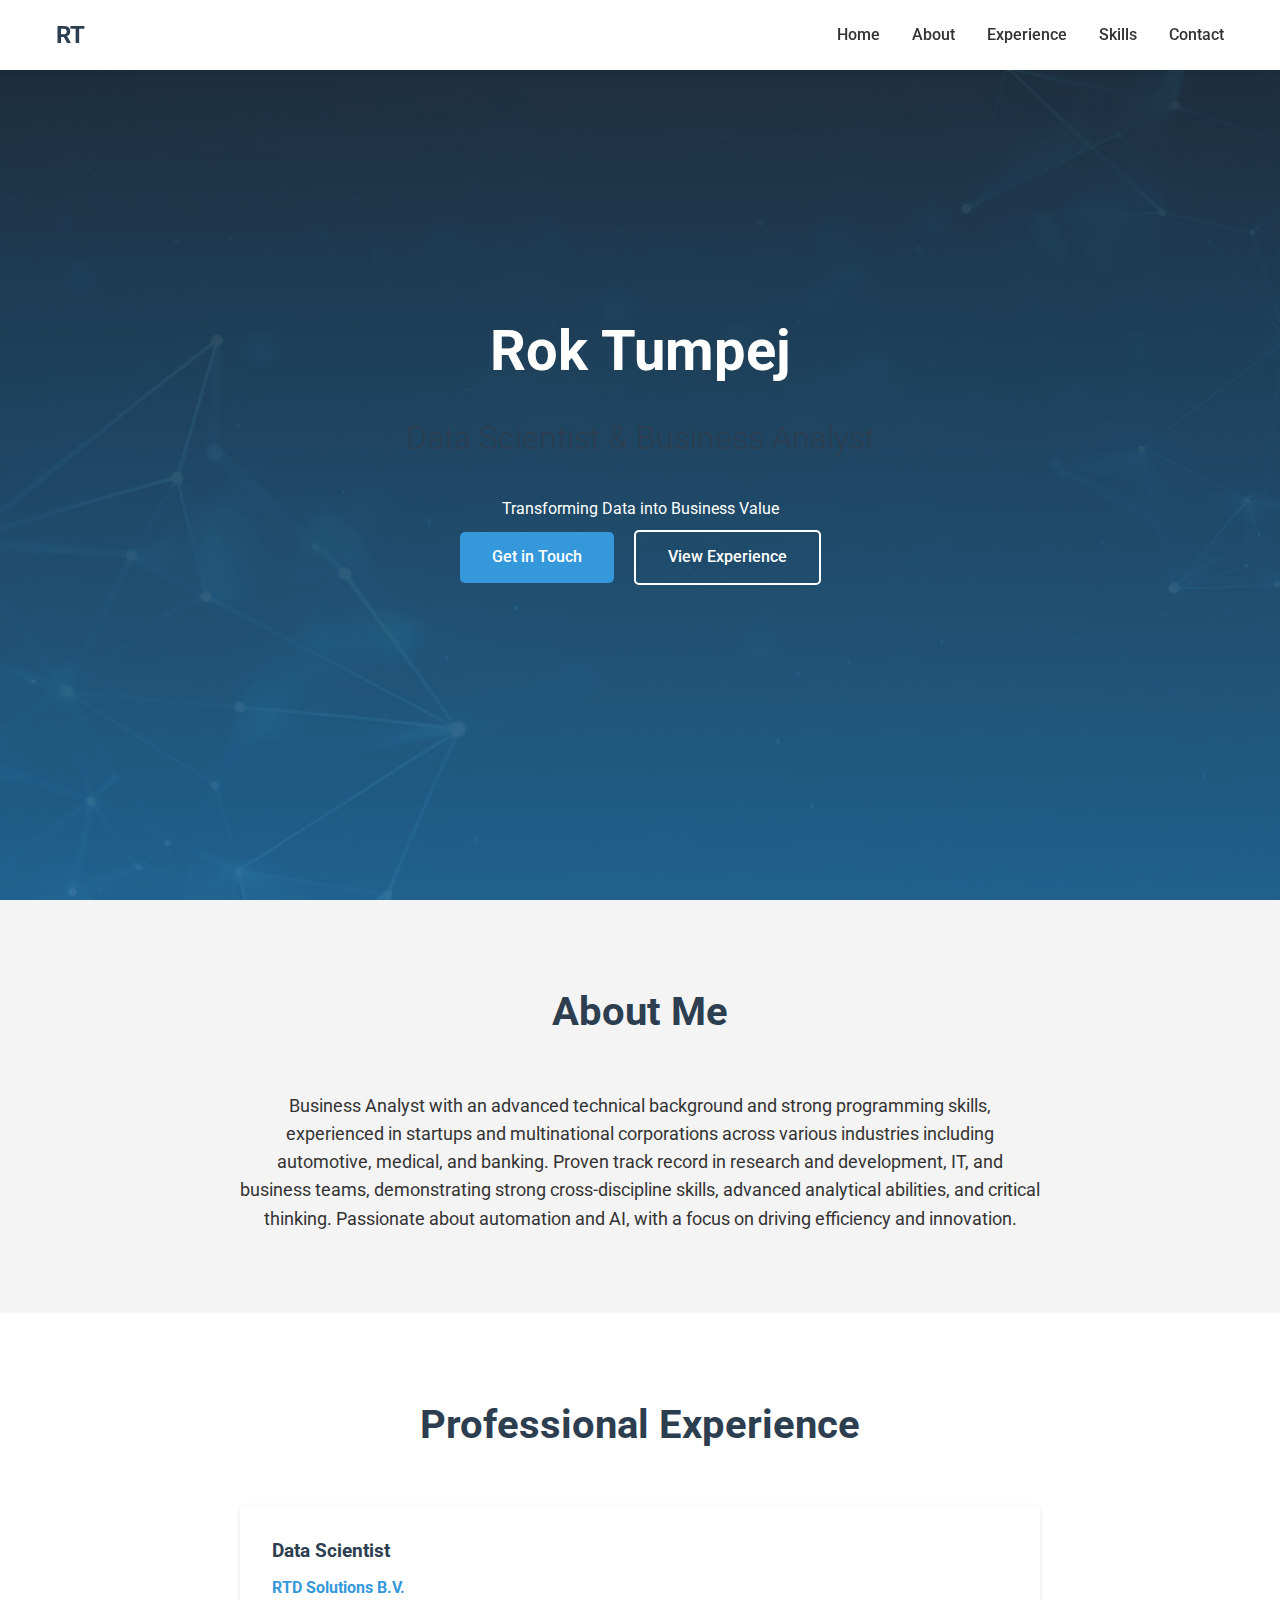
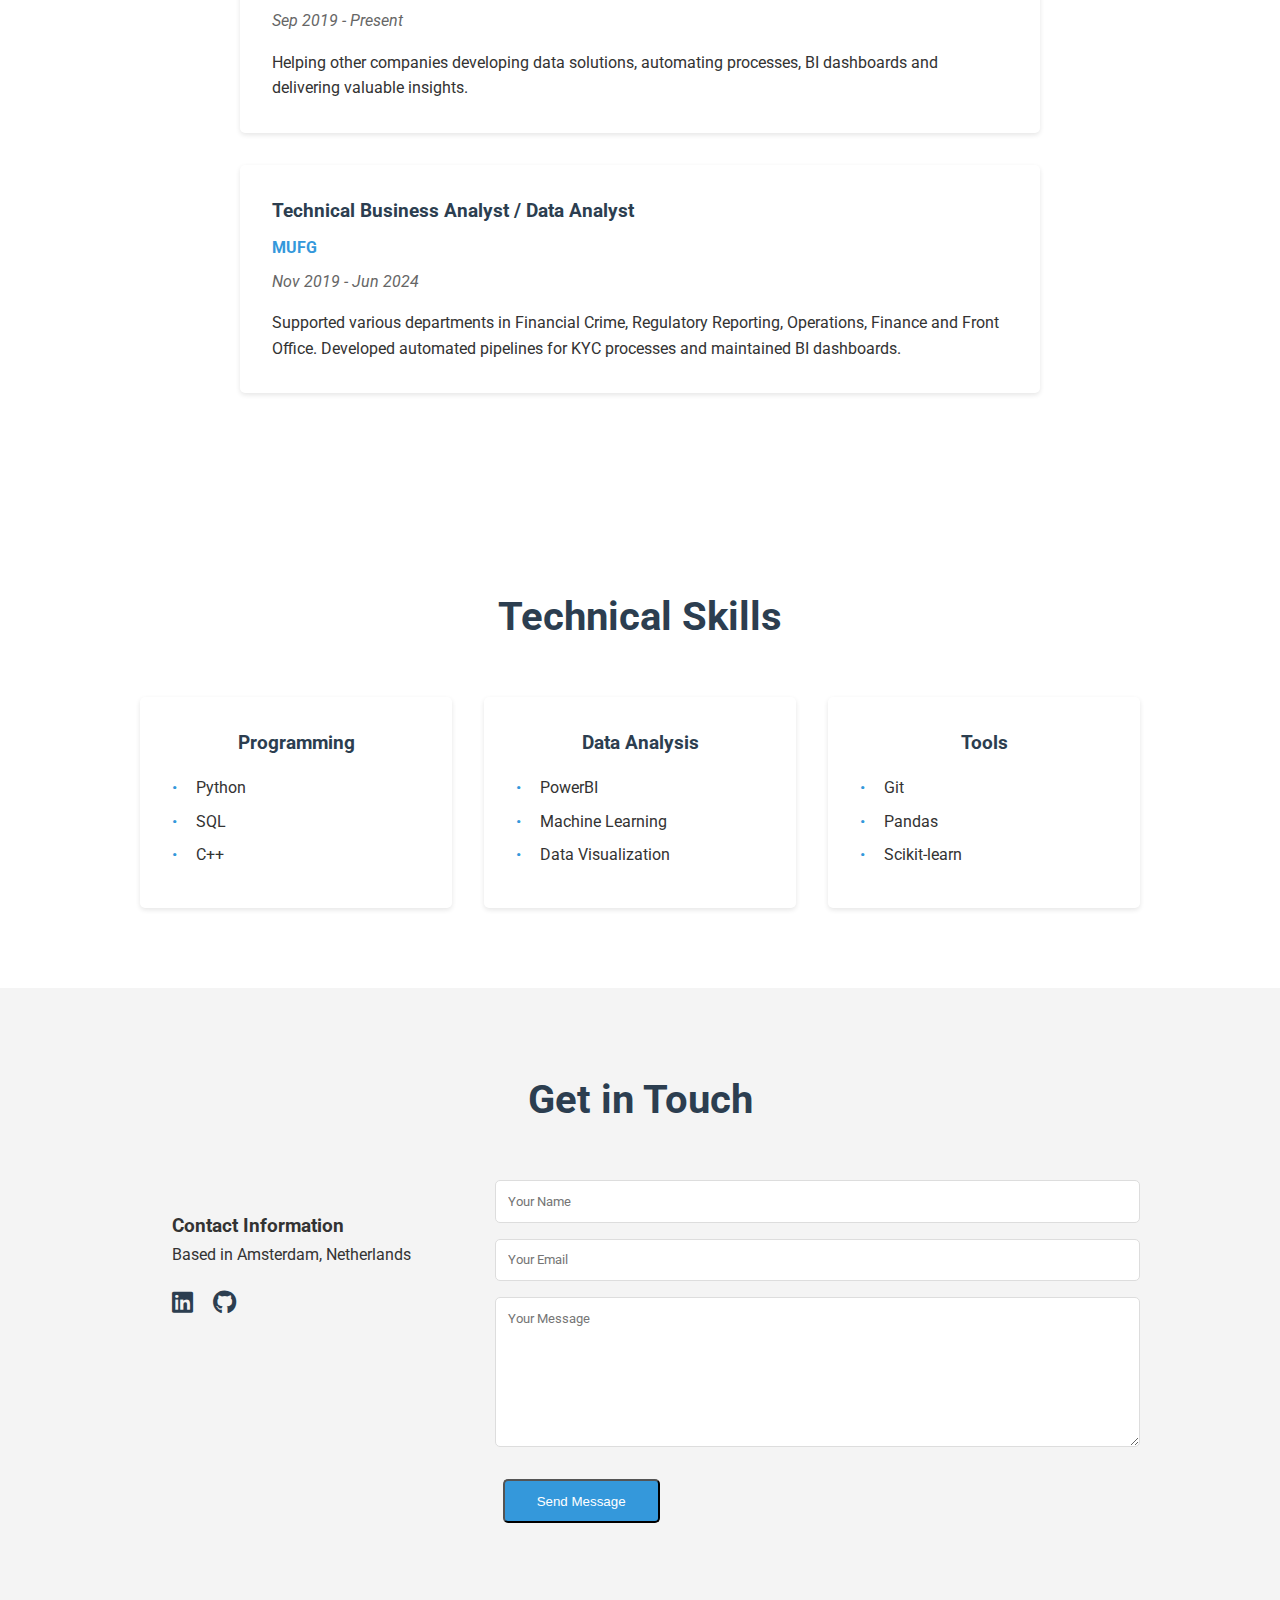
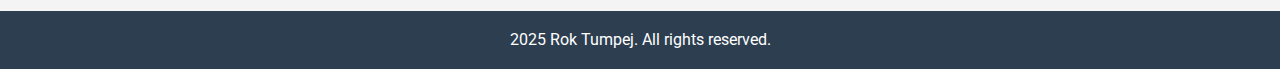
==== index.html @ b4bdee13 "Initial commit" ====
<!DOCTYPE html>
<html lang="en">
<head>
    <meta charset="UTF-8">
    <meta name="viewport" content="width=device-width, initial-scale=1.0">
    <title>Loading...</title>
    <link rel="stylesheet" href="css/style.css">
    <link rel="stylesheet" href="https://cdnjs.cloudflare.com/ajax/libs/font-awesome/6.0.0/css/all.min.css">
    <link href="https://fonts.googleapis.com/css2?family=Roboto:wght@300;400;500;700&display=swap" rel="stylesheet">
</head>
<body>
    <nav class="navbar">
        <div class="container">
            <div class="logo"></div>
            <ul class="nav-links"></ul>
        </div>
    </nav>

    <section id="home" class="hero">
        <div class="container"></div>
    </section>

    <section id="about" class="about">
        <div class="container">
            <h2></h2>
            <p></p>
        </div>
    </section>

    <section id="experience" class="experience">
        <div class="container">
            <h2></h2>
            <div class="timeline"></div>
        </div>
    </section>

    <section id="skills" class="skills">
        <div class="container">
            <h2></h2>
            <div class="skills-grid"></div>
        </div>
    </section>

    <section id="contact" class="contact">
        <div class="container">
            <h2></h2>
            <div class="contact-grid">
                <div class="contact-info">
                    <h3></h3>
                    <p></p>
                    <div class="social-links"></div>
                </div>
                <form id="contact-form" class="contact-form">
                    <div class="form-group">
                        <input type="text" id="name" name="name" placeholder="Your Name" required>
                    </div>
                    <div class="form-group">
                        <input type="email" id="email" name="email" placeholder="Your Email" required>
                    </div>
                    <div class="form-group">
                        <textarea id="message" name="message" placeholder="Your Message" required></textarea>
                    </div>
                    <button type="submit" class="btn primary">Send Message</button>
                </form>
            </div>
        </div>
    </section>

    <footer>
        <div class="container">
            <p></p>
        </div>
    </footer>

    <script src="js/main.js"></script>
</body>
</html>
---- css/style.css ----
:root {
    --primary-color: #2c3e50;
    --secondary-color: #3498db;
    --text-color: #333;
    --light-gray: #f4f4f4;
    --white: #ffffff;
}

* {
    margin: 0;
    padding: 0;
    box-sizing: border-box;
}

body {
    font-family: 'Roboto', sans-serif;
    line-height: 1.6;
    color: var(--text-color);
}

.container {
    max-width: 1200px;
    margin: 0 auto;
    padding: 0 20px;
}

/* Navigation */
.navbar {
    background-color: var(--white);
    box-shadow: 0 2px 5px rgba(0,0,0,0.1);
    position: fixed;
    width: 100%;
    top: 0;
    z-index: 1000;
}

.navbar .container {
    display: flex;
    justify-content: space-between;
    align-items: center;
    padding: 1rem;
}

.logo {
    font-size: 1.5rem;
    font-weight: bold;
    color: var(--primary-color);
}

.nav-links {
    display: flex;
    list-style: none;
}

.nav-links li {
    margin-left: 2rem;
}

.nav-links a {
    text-decoration: none;
    color: var(--text-color);
    font-weight: 500;
    transition: color 0.3s ease;
}

.nav-links a:hover {
    color: var(--secondary-color);
}

/* Hero Section */
.hero {
    height: 100vh;
    display: flex;
    align-items: center;
    background: linear-gradient(rgba(44, 62, 80, 0.9), rgba(52, 152, 219, 0.9)),
                url('../images/background-digital-abstract.png');
    background-size: cover;
    background-position: center;
    background-attachment: fixed;
    color: var(--white);
    text-align: center;
    position: relative;
}

.hero::before {
    content: '';
    position: absolute;
    top: 0;
    left: 0;
    right: 0;
    bottom: 0;
    background: rgba(0, 0, 0, 0.3);
    z-index: 1;
}

.hero .container {
    position: relative;
    z-index: 2;
}

.hero h1 {
    font-size: 3.5rem;
    margin-bottom: 1rem;
}

.hero h2 {
    font-size: 2rem;
    margin-bottom: 2rem;
    font-weight: 300;
}

/* Buttons */
.btn {
    display: inline-block;
    padding: 0.8rem 2rem;
    border-radius: 5px;
    text-decoration: none;
    font-weight: 500;
    transition: all 0.3s ease;
    margin: 0.5rem;
}

.btn.primary {
    background-color: var(--secondary-color);
    color: var(--white);
}

.btn.secondary {
    background-color: transparent;
    border: 2px solid var(--white);
    color: var(--white);
}

.btn:hover {
    transform: translateY(-2px);
    box-shadow: 0 5px 15px rgba(0,0,0,0.2);
}

/* Sections */
section {
    padding: 5rem 0;
}

section h2 {
    text-align: center;
    margin-bottom: 3rem;
    font-size: 2.5rem;
    color: var(--primary-color);
}

/* About Section */
.about {
    background-color: var(--light-gray);
}

.about p {
    max-width: 800px;
    margin: 0 auto;
    text-align: center;
    font-size: 1.1rem;
}

/* Experience Section */
.timeline {
    max-width: 800px;
    margin: 0 auto;
}

.experience-item {
    margin-bottom: 2rem;
    padding: 2rem;
    background-color: var(--white);
    border-radius: 5px;
    box-shadow: 0 2px 5px rgba(0,0,0,0.1);
}

.experience-item h3 {
    color: var(--primary-color);
    margin-bottom: 0.5rem;
}

.experience-item h4 {
    color: var(--secondary-color);
    margin-bottom: 0.5rem;
}

.experience-item .date {
    color: #666;
    font-style: italic;
    margin-bottom: 1rem;
}

/* Skills Section */
.skills-grid {
    display: grid;
    grid-template-columns: repeat(auto-fit, minmax(250px, 1fr));
    gap: 2rem;
    max-width: 1000px;
    margin: 0 auto;
}

.skill-category {
    background-color: var(--white);
    padding: 2rem;
    border-radius: 5px;
    box-shadow: 0 2px 5px rgba(0,0,0,0.1);
}

.skill-category h3 {
    color: var(--primary-color);
    margin-bottom: 1rem;
    text-align: center;
}

.skill-category ul {
    list-style: none;
}

.skill-category li {
    margin-bottom: 0.5rem;
    padding-left: 1.5rem;
    position: relative;
}

.skill-category li::before {
    content: "•";
    color: var(--secondary-color);
    position: absolute;
    left: 0;
}

/* Contact Section */
.contact {
    background-color: var(--light-gray);
}

.contact-grid {
    display: grid;
    grid-template-columns: 1fr 2fr;
    gap: 2rem;
    max-width: 1000px;
    margin: 0 auto;
}

.contact-info {
    padding: 2rem;
}

.social-links {
    margin-top: 1rem;
}

.social-links a {
    color: var(--primary-color);
    font-size: 1.5rem;
    margin-right: 1rem;
    transition: color 0.3s ease;
}

.social-links a:hover {
    color: var(--secondary-color);
}

.contact-form .form-group {
    margin-bottom: 1rem;
}

.contact-form input,
.contact-form textarea {
    width: 100%;
    padding: 0.8rem;
    border: 1px solid #ddd;
    border-radius: 5px;
    font-family: inherit;
}

.contact-form textarea {
    height: 150px;
    resize: vertical;
}

/* Footer */
footer {
    background-color: var(--primary-color);
    color: var(--white);
    text-align: center;
    padding: 1rem 0;
}

/* Responsive Design */
@media (max-width: 768px) {
    .nav-links {
        display: none;
    }
    
    .hero h1 {
        font-size: 2.5rem;
    }
    
    .hero h2 {
        font-size: 1.5rem;
    }
    
    .contact-grid {
        grid-template-columns: 1fr;
    }
}
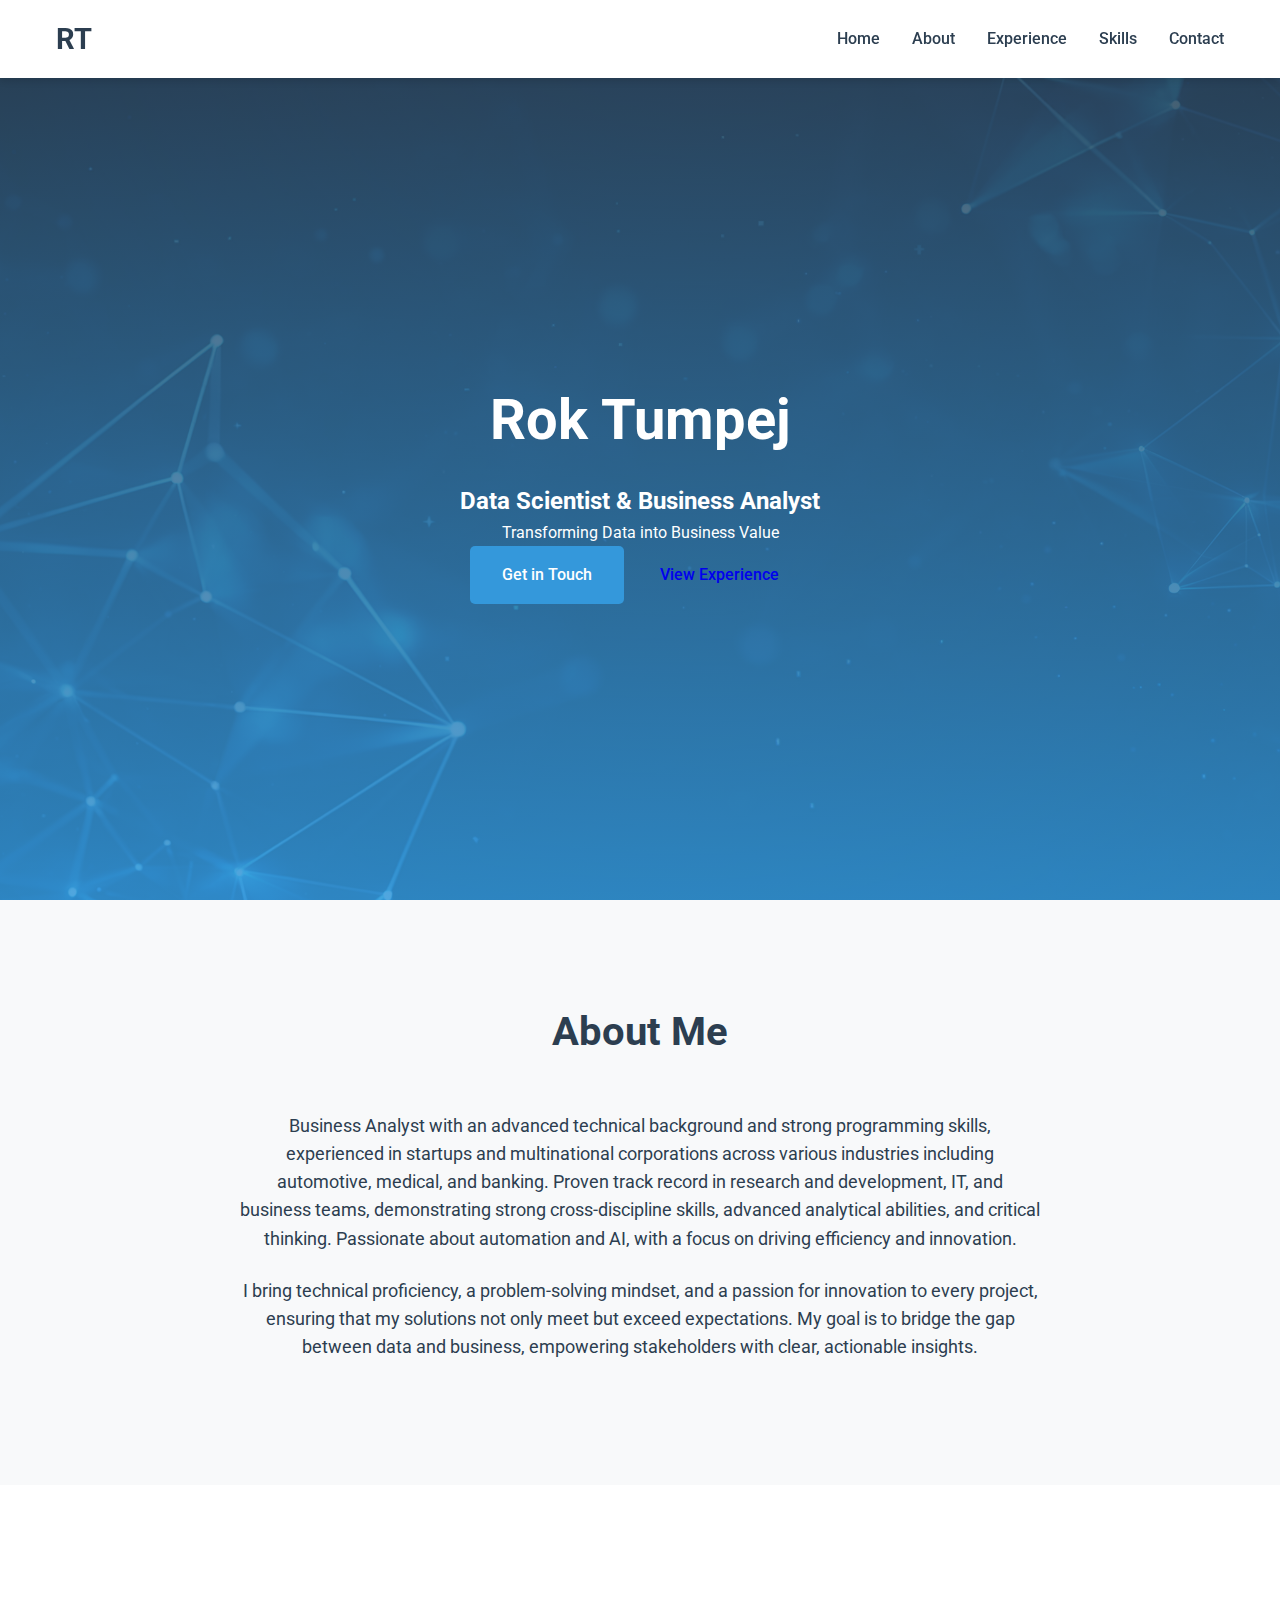
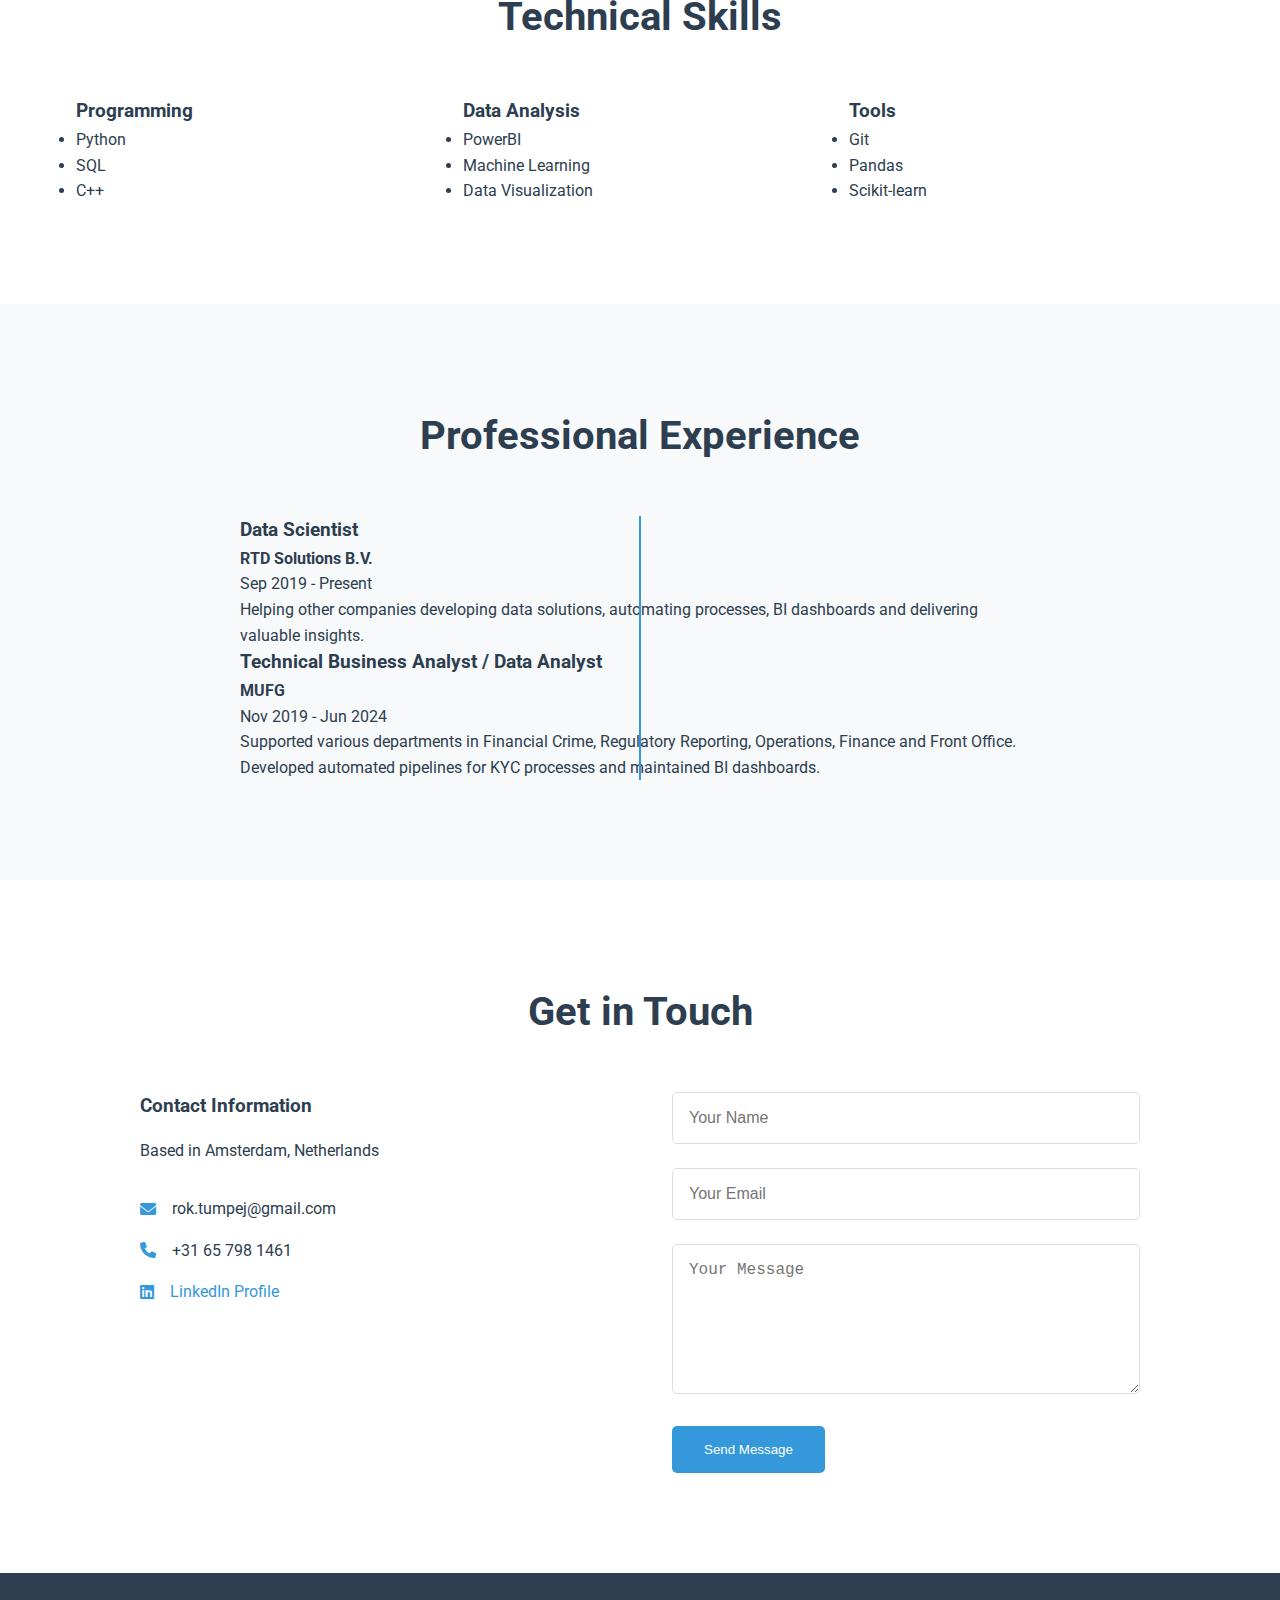
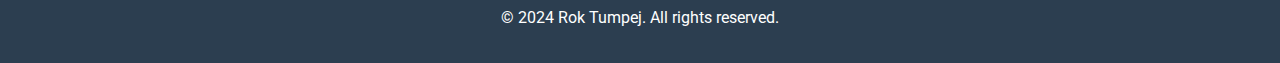
==== commit 0987d7bc: "Complete website redesign with updated content and modern styling" ====
--- a/index.html
+++ b/index.html
@@ -3,7 +3,9 @@
 <head>
     <meta charset="UTF-8">
     <meta name="viewport" content="width=device-width, initial-scale=1.0">
-    <title>Loading...</title>
+    <meta name="description" content="Rok Tumpej - Data Scientist and Business Intelligence Developer specializing in data-driven solutions, machine learning, and process automation">
+    <meta name="keywords" content="data scientist, business intelligence developer, data automation, data analyst, business analyst">
+    <title>Rok Tumpej - Data Scientist & BI Developer</title>
     <link rel="stylesheet" href="css/style.css">
     <link rel="stylesheet" href="https://cdnjs.cloudflare.com/ajax/libs/font-awesome/6.0.0/css/all.min.css">
     <link href="https://fonts.googleapis.com/css2?family=Roboto:wght@300;400;500;700&display=swap" rel="stylesheet">
@@ -11,44 +13,140 @@
 <body>
     <nav class="navbar">
         <div class="container">
-            <div class="logo"></div>
-            <ul class="nav-links"></ul>
+            <div class="logo">RT</div>
+            <ul class="nav-links">
+                <li><a href="#home">Home</a></li>
+                <li><a href="#about">About</a></li>
+                <li><a href="#skills">Skills</a></li>
+                <li><a href="#experience">Experience</a></li>
+                <li><a href="#contact">Contact</a></li>
+            </ul>
+            <div class="menu-toggle">
+                <i class="fas fa-bars"></i>
+            </div>
         </div>
     </nav>
 
     <section id="home" class="hero">
-        <div class="container"></div>
+        <div class="container">
+            <h1>Empowering Businesses Through Data Science</h1>
+            <p class="subtitle">Delivering Tailored Solutions in Business Intelligence and Machine Learning</p>
+            <div class="intro">
+                <p>Welcome! I'm Rok Tumpej, a Data Scientist and Business Intelligence Developer with a mission to transform data into actionable insights. My expertise spans creating data-driven dashboards, automating complex workflows, and applying machine learning to solve real-world business challenges. With a focus on collaboration and innovation, I deliver solutions that empower businesses to thrive in a data-centric world.</p>
+            </div>
+            <a href="#contact" class="btn primary">Let's uncover the potential of your data</a>
+        </div>
     </section>
 
     <section id="about" class="about">
         <div class="container">
-            <h2></h2>
-            <p></p>
+            <h2>Your Partner in Data-Driven Success</h2>
+            <div class="about-content">
+                <p>With a strong foundation in engineering and years of experience across diverse industries, I specialize in helping businesses leverage their data for growth and efficiency. My background includes roles in multinational corporations and innovative startups, where I've developed business intelligence dashboards, automated workflows, and predictive models that drive smarter decision-making.</p>
+                <p>I bring technical proficiency, a problem-solving mindset, and a passion for innovation to every project, ensuring that my solutions not only meet but exceed expectations. My goal is to bridge the gap between data and business, empowering stakeholders with clear, actionable insights.</p>
+            </div>
+        </div>
+    </section>
+
+    <section id="skills" class="skills">
+        <div class="container">
+            <h2>What Sets Me Apart</h2>
+            <div class="skills-grid">
+                <div class="skill-card">
+                    <i class="fas fa-chart-line"></i>
+                    <h3>Business Intelligence Development</h3>
+                    <p>Expertise in Power BI, DAX, and advanced Excel (VBA) to create dashboards and reporting systems.</p>
+                </div>
+                <div class="skill-card">
+                    <i class="fas fa-brain"></i>
+                    <h3>Data Science & Machine Learning</h3>
+                    <p>Proficient in Python, AI/ML libraries (Scikit-learn, TensorFlow), and predictive modeling techniques.</p>
+                </div>
+                <div class="skill-card">
+                    <i class="fas fa-cogs"></i>
+                    <h3>Process Automation</h3>
+                    <p>Skilled in creating ETLs and automating workflows to enhance operational efficiency.</p>
+                </div>
+                <div class="skill-card">
+                    <i class="fas fa-code"></i>
+                    <h3>Programming & Analytics</h3>
+                    <p>Advanced knowledge of Python, SQL, and C# for data analysis, tool development, and algorithm optimization.</p>
+                </div>
+                <div class="skill-card">
+                    <i class="fas fa-chart-bar"></i>
+                    <h3>Data Visualization</h3>
+                    <p>Skilled in presenting complex data through intuitive visualizations using Power BI and Python libraries.</p>
+                </div>
+                <div class="skill-card">
+                    <i class="fas fa-users"></i>
+                    <h3>Collaboration & Communication</h3>
+                    <p>Extensive experience translating business needs into technical solutions and bridging the gap between teams.</p>
+                </div>
+            </div>
         </div>
     </section>
 
     <section id="experience" class="experience">
         <div class="container">
-            <h2></h2>
-            <div class="timeline"></div>
-        </div>
-    </section>
-
-    <section id="skills" class="skills">
-        <div class="container">
-            <h2></h2>
-            <div class="skills-grid"></div>
+            <h2>My Professional Journey</h2>
+            <div class="timeline">
+                <div class="timeline-item">
+                    <div class="timeline-content">
+                        <h3>Technical Business Analyst / Data Analyst</h3>
+                        <h4>MUFG Bank (Europe) N.V., Amsterdam, NL | 2019–2024</h4>
+                        <ul>
+                            <li>Developed and maintained BI dashboards for key departments</li>
+                            <li>Automated regulatory reporting and KYC workflows</li>
+                            <li>Collaborated with cross-functional teams to implement data-driven solutions</li>
+                        </ul>
+                    </div>
+                </div>
+                <div class="timeline-item">
+                    <div class="timeline-content">
+                        <h3>Data Scientist / Algorithm Developer</h3>
+                        <h4>Momo Medical B.V., Delft, NL | 2019</h4>
+                        <ul>
+                            <li>Created machine learning algorithms for real-time monitoring</li>
+                            <li>Delivered detailed documentation for regulatory requirements</li>
+                        </ul>
+                    </div>
+                </div>
+                <div class="timeline-item">
+                    <div class="timeline-content">
+                        <h3>Simulation Engineer</h3>
+                        <h4>AVL-AST d.o.o., Maribor, SI | 2017–2021</h4>
+                        <ul>
+                            <li>Developed innovative simulation methods for engines</li>
+                            <li>Conducted validation using advanced simulation tools</li>
+                        </ul>
+                    </div>
+                </div>
+                <div class="timeline-item">
+                    <div class="timeline-content">
+                        <h3>Freelance Data Scientist</h3>
+                        <h4>Independent Project | 2021–2022</h4>
+                        <ul>
+                            <li>Designed algorithms for automated cryptocurrency trading</li>
+                            <li>Applied genetic algorithms and neural networks</li>
+                        </ul>
+                    </div>
+                </div>
+            </div>
         </div>
     </section>
 
     <section id="contact" class="contact">
         <div class="container">
-            <h2></h2>
+            <h2>Let's Collaborate</h2>
             <div class="contact-grid">
                 <div class="contact-info">
-                    <h3></h3>
-                    <p></p>
-                    <div class="social-links"></div>
+                    <h3>Get in Touch</h3>
+                    <p>Looking for innovative solutions in data science or business intelligence? Let's connect and explore how I can help your business succeed.</p>
+                    <div class="contact-details">
+                        <p><i class="fas fa-envelope"></i> rok.tumpej@gmail.com</p>
+                        <p><i class="fas fa-phone"></i> +31 65 798 1461</p>
+                        <p><i class="fab fa-linkedin"></i> <a href="https://www.linkedin.com/in/rok-tumpej/" target="_blank">LinkedIn Profile</a></p>
+                    </div>
                 </div>
                 <form id="contact-form" class="contact-form">
                     <div class="form-group">
@@ -68,7 +166,7 @@
 
     <footer>
         <div class="container">
-            <p></p>
+            <p>&copy; 2024 Rok Tumpej. All rights reserved.</p>
         </div>
     </footer>
 
--- a/css/style.css
+++ b/css/style.css
@@ -1,9 +1,13 @@
 :root {
     --primary-color: #2c3e50;
     --secondary-color: #3498db;
-    --text-color: #333;
-    --light-gray: #f4f4f4;
+    --accent-color: #e74c3c;
+    --text-color: #2c3e50;
+    --text-light: #7f8c8d;
+    --background-light: #f8f9fa;
     --white: #ffffff;
+    --shadow: 0 4px 6px rgba(0, 0, 0, 0.1);
+    --transition: all 0.3s ease;
 }
 
 * {
@@ -12,10 +16,15 @@
     box-sizing: border-box;
 }
 
+html {
+    scroll-behavior: smooth;
+}
+
 body {
     font-family: 'Roboto', sans-serif;
     line-height: 1.6;
     color: var(--text-color);
+    overflow-x: hidden;
 }
 
 .container {
@@ -27,11 +36,12 @@
 /* Navigation */
 .navbar {
     background-color: var(--white);
-    box-shadow: 0 2px 5px rgba(0,0,0,0.1);
+    box-shadow: var(--shadow);
     position: fixed;
     width: 100%;
     top: 0;
     z-index: 1000;
+    transition: var(--transition);
 }
 
 .navbar .container {
@@ -42,29 +52,45 @@
 }
 
 .logo {
-    font-size: 1.5rem;
+    font-size: 1.8rem;
     font-weight: bold;
     color: var(--primary-color);
+    text-decoration: none;
 }
 
 .nav-links {
     display: flex;
     list-style: none;
-}
-
-.nav-links li {
-    margin-left: 2rem;
+    gap: 2rem;
 }
 
 .nav-links a {
     text-decoration: none;
     color: var(--text-color);
     font-weight: 500;
-    transition: color 0.3s ease;
-}
-
-.nav-links a:hover {
-    color: var(--secondary-color);
+    transition: var(--transition);
+    position: relative;
+}
+
+.nav-links a:after {
+    content: '';
+    position: absolute;
+    width: 0;
+    height: 2px;
+    bottom: -4px;
+    left: 0;
+    background-color: var(--secondary-color);
+    transition: var(--transition);
+}
+
+.nav-links a:hover:after {
+    width: 100%;
+}
+
+.menu-toggle {
+    display: none;
+    font-size: 1.5rem;
+    cursor: pointer;
 }
 
 /* Hero Section */
@@ -72,7 +98,7 @@
     height: 100vh;
     display: flex;
     align-items: center;
-    background: linear-gradient(rgba(44, 62, 80, 0.9), rgba(52, 152, 219, 0.9)),
+    background: linear-gradient(rgba(44, 62, 80, 0.85), rgba(52, 152, 219, 0.85)),
                 url('../images/background-digital-abstract.png');
     background-size: cover;
     background-position: center;
@@ -80,44 +106,246 @@
     color: var(--white);
     text-align: center;
     position: relative;
-}
-
-.hero::before {
+    padding-top: 80px;
+}
+
+.hero h1 {
+    font-size: 3.5rem;
+    margin-bottom: 1rem;
+    font-weight: 700;
+}
+
+.hero .subtitle {
+    font-size: 1.5rem;
+    margin-bottom: 2rem;
+    opacity: 0.9;
+}
+
+.hero .intro {
+    max-width: 800px;
+    margin: 0 auto 2rem;
+    font-size: 1.1rem;
+    line-height: 1.8;
+}
+
+/* About Section */
+.about {
+    padding: 100px 0;
+    background-color: var(--background-light);
+}
+
+.about h2 {
+    text-align: center;
+    margin-bottom: 3rem;
+    font-size: 2.5rem;
+    color: var(--primary-color);
+}
+
+.about-content {
+    max-width: 800px;
+    margin: 0 auto;
+    text-align: center;
+}
+
+.about-content p {
+    margin-bottom: 1.5rem;
+    font-size: 1.1rem;
+    color: var(--text-color);
+}
+
+/* Skills Section */
+.skills {
+    padding: 100px 0;
+}
+
+.skills h2 {
+    text-align: center;
+    margin-bottom: 3rem;
+    font-size: 2.5rem;
+    color: var(--primary-color);
+}
+
+.skills-grid {
+    display: grid;
+    grid-template-columns: repeat(auto-fit, minmax(300px, 1fr));
+    gap: 2rem;
+    padding: 0 1rem;
+}
+
+.skill-card {
+    background: var(--white);
+    padding: 2rem;
+    border-radius: 10px;
+    box-shadow: var(--shadow);
+    transition: var(--transition);
+    text-align: center;
+}
+
+.skill-card:hover {
+    transform: translateY(-5px);
+    box-shadow: 0 6px 12px rgba(0, 0, 0, 0.15);
+}
+
+.skill-card i {
+    font-size: 2.5rem;
+    color: var(--secondary-color);
+    margin-bottom: 1rem;
+}
+
+.skill-card h3 {
+    margin-bottom: 1rem;
+    color: var(--primary-color);
+}
+
+/* Experience Section */
+.experience {
+    padding: 100px 0;
+    background-color: var(--background-light);
+}
+
+.experience h2 {
+    text-align: center;
+    margin-bottom: 3rem;
+    font-size: 2.5rem;
+    color: var(--primary-color);
+}
+
+.timeline {
+    max-width: 800px;
+    margin: 0 auto;
+    position: relative;
+}
+
+.timeline:before {
     content: '';
     position: absolute;
-    top: 0;
-    left: 0;
-    right: 0;
-    bottom: 0;
-    background: rgba(0, 0, 0, 0.3);
-    z-index: 1;
-}
-
-.hero .container {
+    left: 50%;
+    transform: translateX(-50%);
+    width: 2px;
+    height: 100%;
+    background-color: var(--secondary-color);
+}
+
+.timeline-item {
+    margin-bottom: 3rem;
     position: relative;
-    z-index: 2;
-}
-
-.hero h1 {
-    font-size: 3.5rem;
-    margin-bottom: 1rem;
-}
-
-.hero h2 {
-    font-size: 2rem;
-    margin-bottom: 2rem;
-    font-weight: 300;
+}
+
+.timeline-content {
+    background: var(--white);
+    padding: 2rem;
+    border-radius: 10px;
+    box-shadow: var(--shadow);
+    max-width: 80%;
+    margin-left: auto;
+    position: relative;
+}
+
+.timeline-item:nth-child(even) .timeline-content {
+    margin-left: 0;
+}
+
+.timeline-content h3 {
+    color: var(--primary-color);
+    margin-bottom: 0.5rem;
+}
+
+.timeline-content h4 {
+    color: var(--text-light);
+    font-size: 0.9rem;
+    margin-bottom: 1rem;
+}
+
+.timeline-content ul {
+    list-style-position: inside;
+    color: var(--text-color);
+}
+
+/* Contact Section */
+.contact {
+    padding: 100px 0;
+}
+
+.contact h2 {
+    text-align: center;
+    margin-bottom: 3rem;
+    font-size: 2.5rem;
+    color: var(--primary-color);
+}
+
+.contact-grid {
+    display: grid;
+    grid-template-columns: repeat(2, 1fr);
+    gap: 4rem;
+    max-width: 1000px;
+    margin: 0 auto;
+}
+
+.contact-info h3 {
+    color: var(--primary-color);
+    margin-bottom: 1rem;
+}
+
+.contact-details {
+    margin-top: 2rem;
+}
+
+.contact-details p {
+    margin-bottom: 1rem;
+    display: flex;
+    align-items: center;
+    gap: 1rem;
+}
+
+.contact-details i {
+    color: var(--secondary-color);
+}
+
+.contact-details a {
+    color: var(--secondary-color);
+    text-decoration: none;
+    transition: var(--transition);
+}
+
+.contact-details a:hover {
+    color: var(--primary-color);
+}
+
+.contact-form .form-group {
+    margin-bottom: 1.5rem;
+}
+
+.contact-form input,
+.contact-form textarea {
+    width: 100%;
+    padding: 1rem;
+    border: 1px solid #ddd;
+    border-radius: 5px;
+    font-size: 1rem;
+    transition: var(--transition);
+}
+
+.contact-form input:focus,
+.contact-form textarea:focus {
+    outline: none;
+    border-color: var(--secondary-color);
+}
+
+.contact-form textarea {
+    height: 150px;
+    resize: vertical;
 }
 
 /* Buttons */
 .btn {
     display: inline-block;
-    padding: 0.8rem 2rem;
+    padding: 1rem 2rem;
     border-radius: 5px;
     text-decoration: none;
     font-weight: 500;
-    transition: all 0.3s ease;
-    margin: 0.5rem;
+    transition: var(--transition);
+    border: none;
+    cursor: pointer;
 }
 
 .btn.primary {
@@ -125,166 +353,17 @@
     color: var(--white);
 }
 
-.btn.secondary {
-    background-color: transparent;
-    border: 2px solid var(--white);
-    color: var(--white);
-}
-
-.btn:hover {
+.btn.primary:hover {
+    background-color: var(--primary-color);
     transform: translateY(-2px);
-    box-shadow: 0 5px 15px rgba(0,0,0,0.2);
-}
-
-/* Sections */
-section {
-    padding: 5rem 0;
-}
-
-section h2 {
-    text-align: center;
-    margin-bottom: 3rem;
-    font-size: 2.5rem;
-    color: var(--primary-color);
-}
-
-/* About Section */
-.about {
-    background-color: var(--light-gray);
-}
-
-.about p {
-    max-width: 800px;
-    margin: 0 auto;
-    text-align: center;
-    font-size: 1.1rem;
-}
-
-/* Experience Section */
-.timeline {
-    max-width: 800px;
-    margin: 0 auto;
-}
-
-.experience-item {
-    margin-bottom: 2rem;
-    padding: 2rem;
-    background-color: var(--white);
-    border-radius: 5px;
-    box-shadow: 0 2px 5px rgba(0,0,0,0.1);
-}
-
-.experience-item h3 {
-    color: var(--primary-color);
-    margin-bottom: 0.5rem;
-}
-
-.experience-item h4 {
-    color: var(--secondary-color);
-    margin-bottom: 0.5rem;
-}
-
-.experience-item .date {
-    color: #666;
-    font-style: italic;
-    margin-bottom: 1rem;
-}
-
-/* Skills Section */
-.skills-grid {
-    display: grid;
-    grid-template-columns: repeat(auto-fit, minmax(250px, 1fr));
-    gap: 2rem;
-    max-width: 1000px;
-    margin: 0 auto;
-}
-
-.skill-category {
-    background-color: var(--white);
-    padding: 2rem;
-    border-radius: 5px;
-    box-shadow: 0 2px 5px rgba(0,0,0,0.1);
-}
-
-.skill-category h3 {
-    color: var(--primary-color);
-    margin-bottom: 1rem;
-    text-align: center;
-}
-
-.skill-category ul {
-    list-style: none;
-}
-
-.skill-category li {
-    margin-bottom: 0.5rem;
-    padding-left: 1.5rem;
-    position: relative;
-}
-
-.skill-category li::before {
-    content: "•";
-    color: var(--secondary-color);
-    position: absolute;
-    left: 0;
-}
-
-/* Contact Section */
-.contact {
-    background-color: var(--light-gray);
-}
-
-.contact-grid {
-    display: grid;
-    grid-template-columns: 1fr 2fr;
-    gap: 2rem;
-    max-width: 1000px;
-    margin: 0 auto;
-}
-
-.contact-info {
-    padding: 2rem;
-}
-
-.social-links {
-    margin-top: 1rem;
-}
-
-.social-links a {
-    color: var(--primary-color);
-    font-size: 1.5rem;
-    margin-right: 1rem;
-    transition: color 0.3s ease;
-}
-
-.social-links a:hover {
-    color: var(--secondary-color);
-}
-
-.contact-form .form-group {
-    margin-bottom: 1rem;
-}
-
-.contact-form input,
-.contact-form textarea {
-    width: 100%;
-    padding: 0.8rem;
-    border: 1px solid #ddd;
-    border-radius: 5px;
-    font-family: inherit;
-}
-
-.contact-form textarea {
-    height: 150px;
-    resize: vertical;
 }
 
 /* Footer */
 footer {
     background-color: var(--primary-color);
     color: var(--white);
-    text-align: center;
-    padding: 1rem 0;
+    padding: 2rem 0;
+    text-align: center;
 }
 
 /* Responsive Design */
@@ -293,15 +372,43 @@
         display: none;
     }
     
+    .menu-toggle {
+        display: block;
+    }
+    
     .hero h1 {
         font-size: 2.5rem;
     }
     
-    .hero h2 {
-        font-size: 1.5rem;
+    .hero .subtitle {
+        font-size: 1.2rem;
     }
     
     .contact-grid {
         grid-template-columns: 1fr;
-    }
-}
+        gap: 2rem;
+    }
+    
+    .timeline:before {
+        left: 0;
+    }
+    
+    .timeline-content {
+        max-width: 100%;
+        margin-left: 2rem;
+    }
+    
+    .timeline-item:nth-child(even) .timeline-content {
+        margin-left: 2rem;
+    }
+}
+
+@media (max-width: 480px) {
+    .hero h1 {
+        font-size: 2rem;
+    }
+    
+    .skills-grid {
+        grid-template-columns: 1fr;
+    }
+}
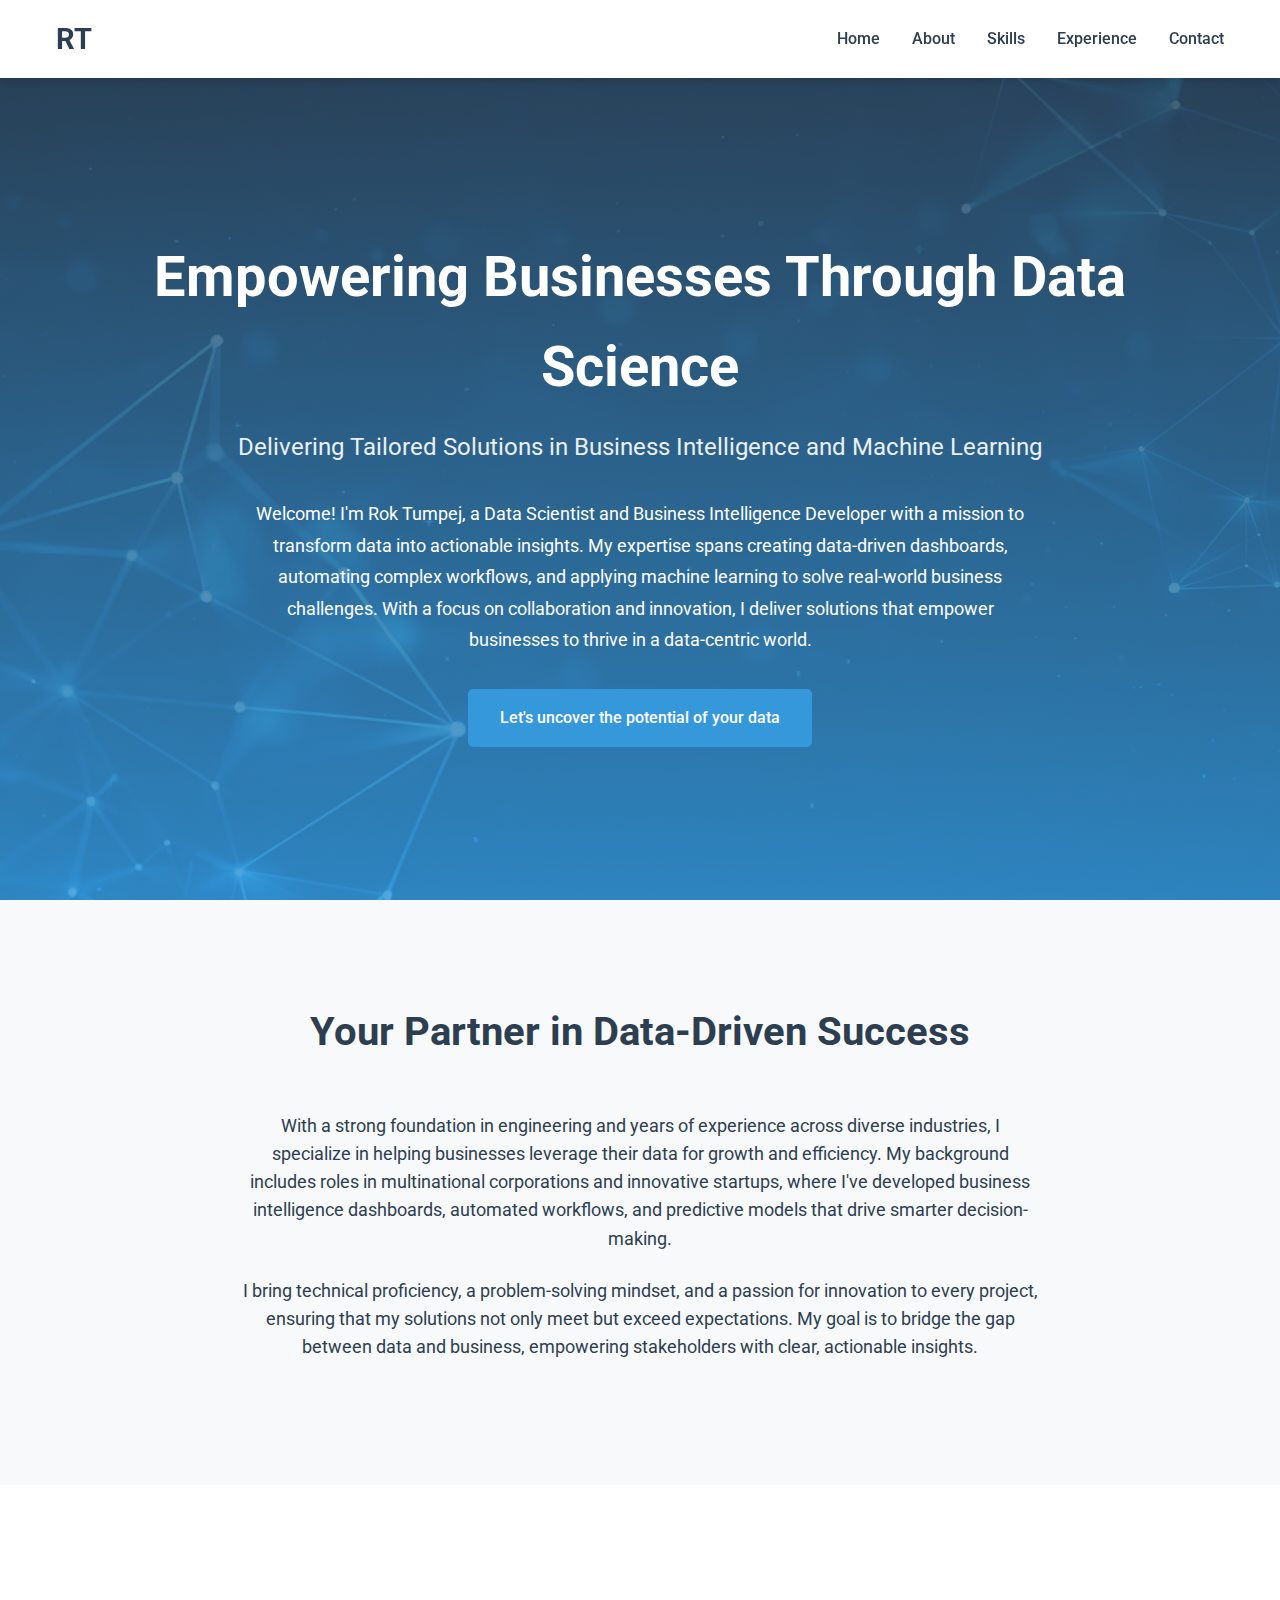
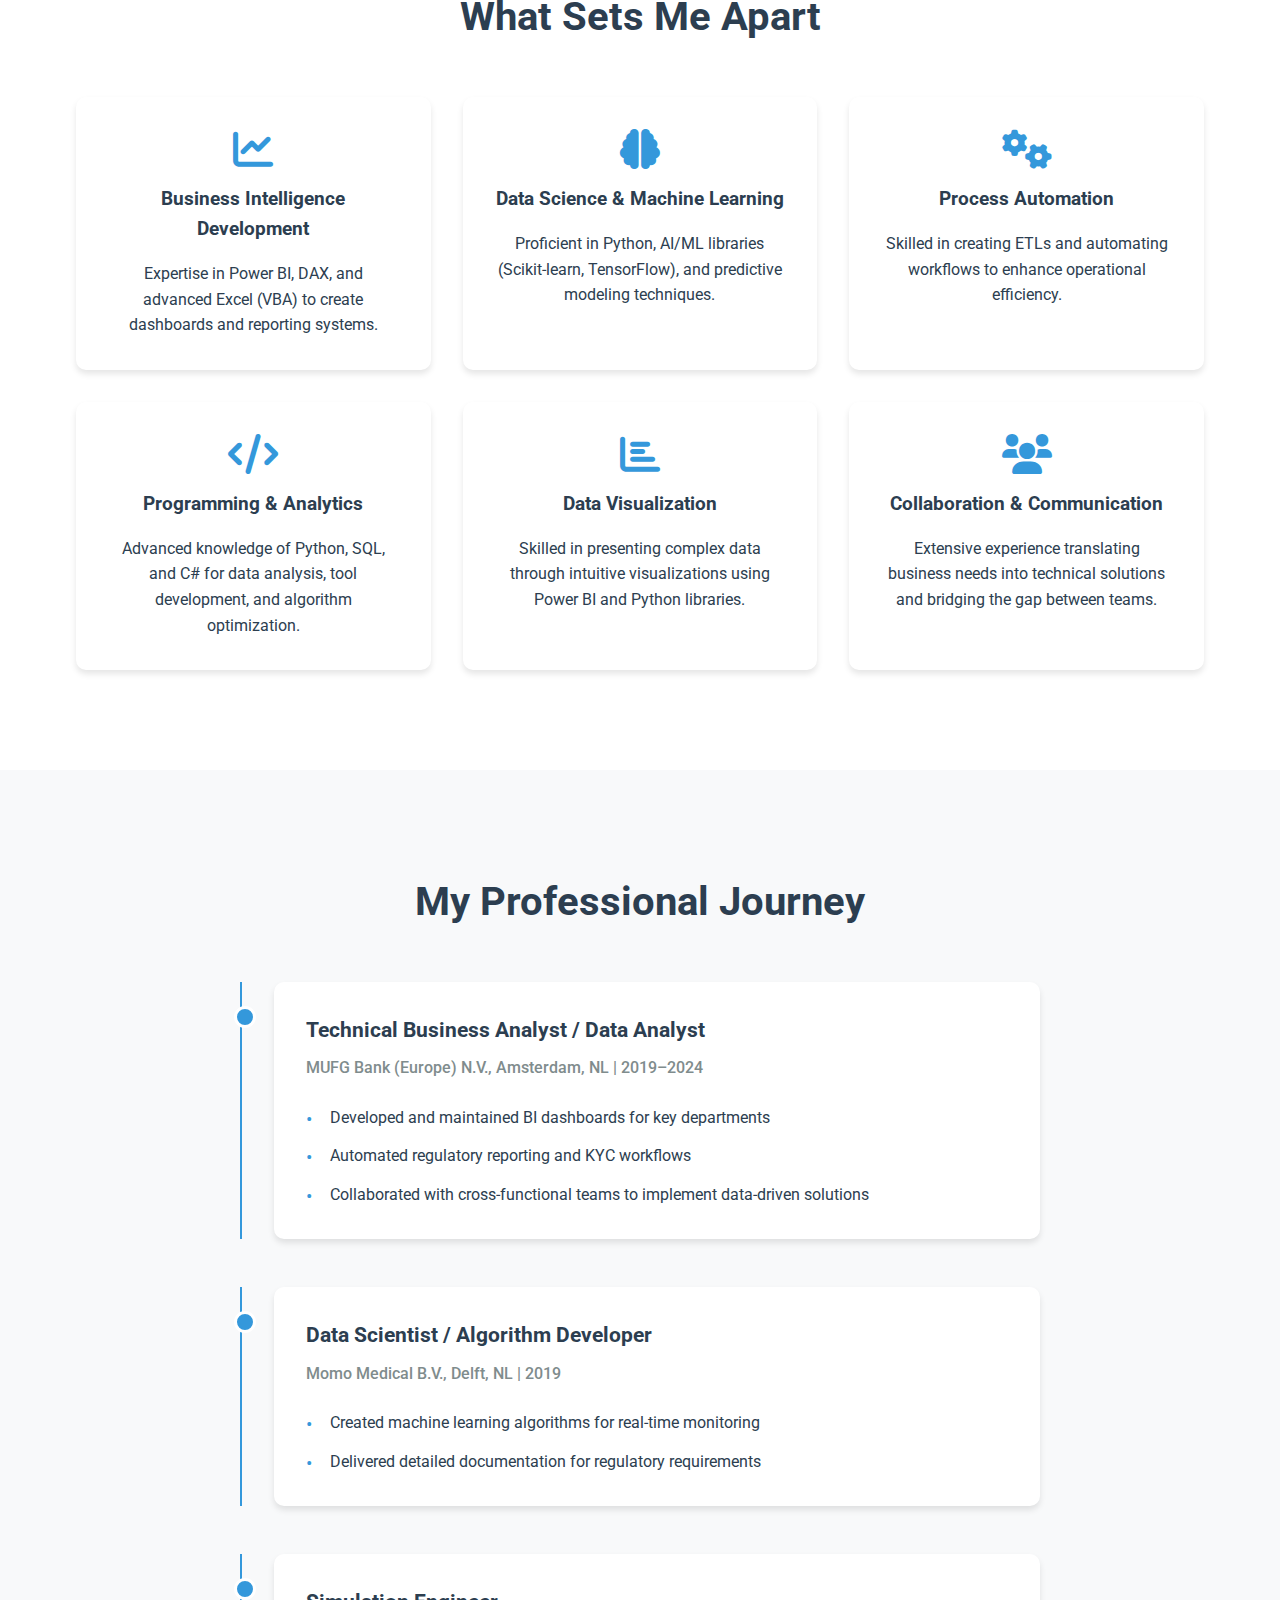
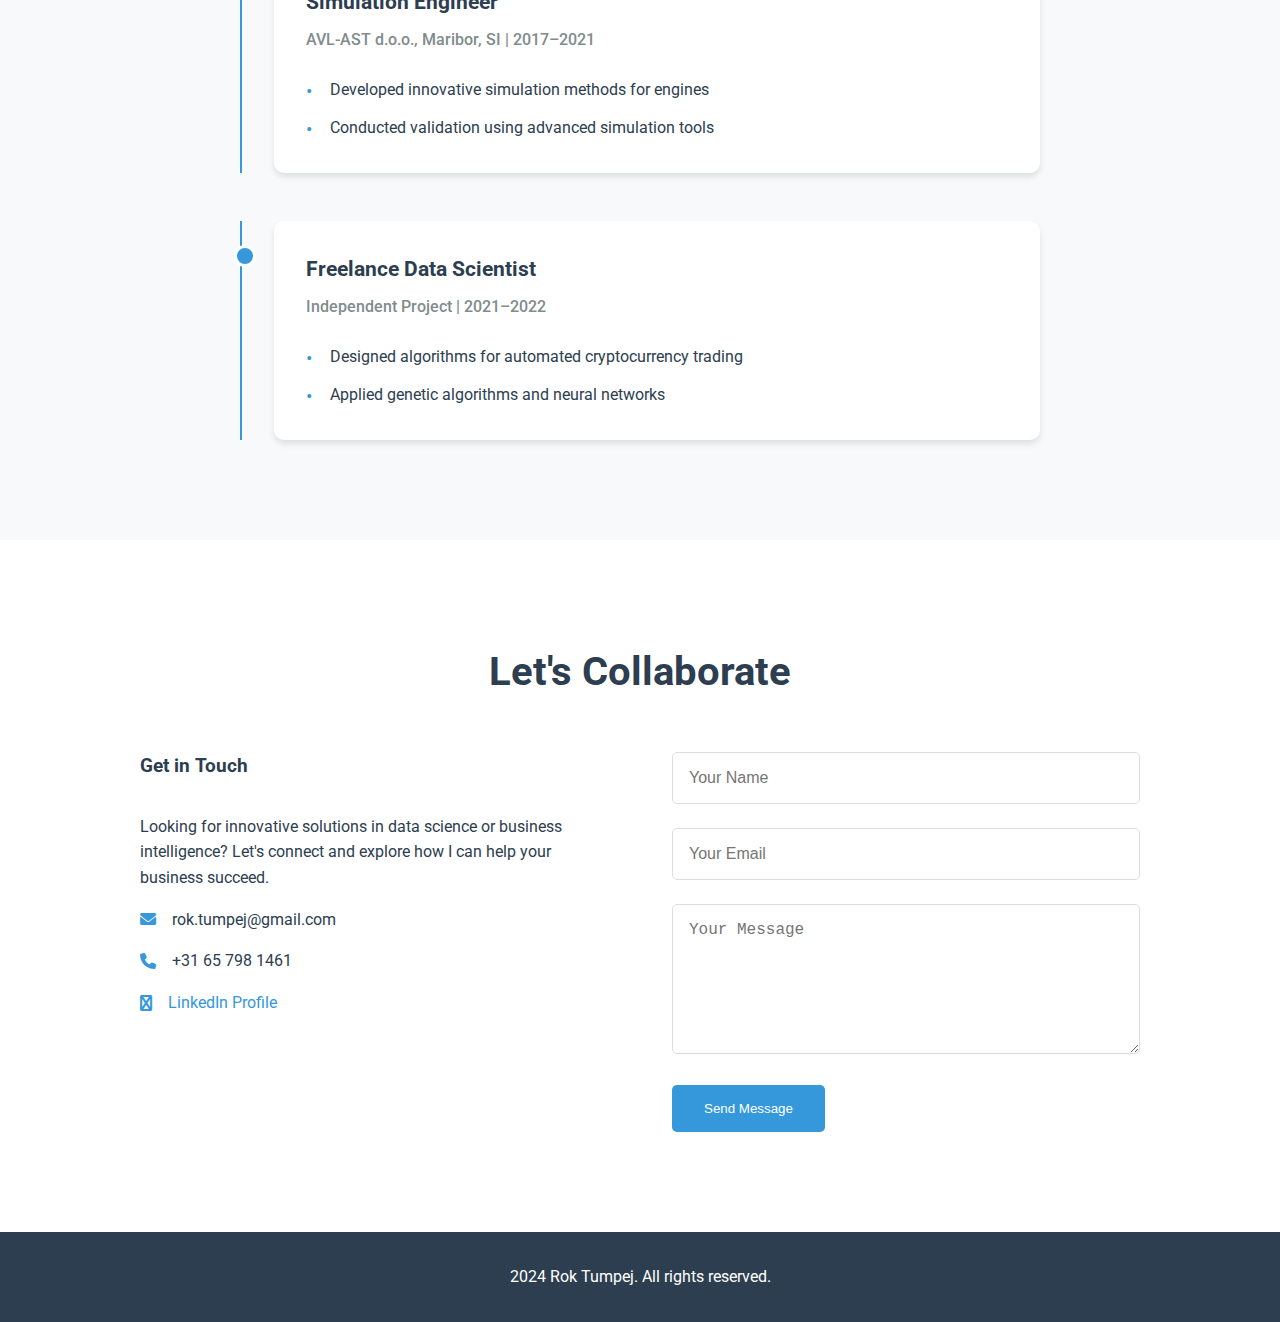
==== commit d71691fc: "Consolidated content into JavaScript and simplified HTML structure" ====
--- a/index.html
+++ b/index.html
@@ -5,7 +5,7 @@
     <meta name="viewport" content="width=device-width, initial-scale=1.0">
     <meta name="description" content="Rok Tumpej - Data Scientist and Business Intelligence Developer specializing in data-driven solutions, machine learning, and process automation">
     <meta name="keywords" content="data scientist, business intelligence developer, data automation, data analyst, business analyst">
-    <title>Rok Tumpej - Data Scientist & BI Developer</title>
+    <title>Loading...</title>
     <link rel="stylesheet" href="css/style.css">
     <link rel="stylesheet" href="https://cdnjs.cloudflare.com/ajax/libs/font-awesome/6.0.0/css/all.min.css">
     <link href="https://fonts.googleapis.com/css2?family=Roboto:wght@300;400;500;700&display=swap" rel="stylesheet">
@@ -13,14 +13,8 @@
 <body>
     <nav class="navbar">
         <div class="container">
-            <div class="logo">RT</div>
-            <ul class="nav-links">
-                <li><a href="#home">Home</a></li>
-                <li><a href="#about">About</a></li>
-                <li><a href="#skills">Skills</a></li>
-                <li><a href="#experience">Experience</a></li>
-                <li><a href="#contact">Contact</a></li>
-            </ul>
+            <div class="logo"></div>
+            <ul class="nav-links"></ul>
             <div class="menu-toggle">
                 <i class="fas fa-bars"></i>
             </div>
@@ -28,125 +22,37 @@
     </nav>
 
     <section id="home" class="hero">
-        <div class="container">
-            <h1>Empowering Businesses Through Data Science</h1>
-            <p class="subtitle">Delivering Tailored Solutions in Business Intelligence and Machine Learning</p>
-            <div class="intro">
-                <p>Welcome! I'm Rok Tumpej, a Data Scientist and Business Intelligence Developer with a mission to transform data into actionable insights. My expertise spans creating data-driven dashboards, automating complex workflows, and applying machine learning to solve real-world business challenges. With a focus on collaboration and innovation, I deliver solutions that empower businesses to thrive in a data-centric world.</p>
-            </div>
-            <a href="#contact" class="btn primary">Let's uncover the potential of your data</a>
-        </div>
+        <div class="container"></div>
     </section>
 
     <section id="about" class="about">
         <div class="container">
-            <h2>Your Partner in Data-Driven Success</h2>
-            <div class="about-content">
-                <p>With a strong foundation in engineering and years of experience across diverse industries, I specialize in helping businesses leverage their data for growth and efficiency. My background includes roles in multinational corporations and innovative startups, where I've developed business intelligence dashboards, automated workflows, and predictive models that drive smarter decision-making.</p>
-                <p>I bring technical proficiency, a problem-solving mindset, and a passion for innovation to every project, ensuring that my solutions not only meet but exceed expectations. My goal is to bridge the gap between data and business, empowering stakeholders with clear, actionable insights.</p>
-            </div>
+            <h2></h2>
+            <div class="about-content"></div>
         </div>
     </section>
 
     <section id="skills" class="skills">
         <div class="container">
-            <h2>What Sets Me Apart</h2>
-            <div class="skills-grid">
-                <div class="skill-card">
-                    <i class="fas fa-chart-line"></i>
-                    <h3>Business Intelligence Development</h3>
-                    <p>Expertise in Power BI, DAX, and advanced Excel (VBA) to create dashboards and reporting systems.</p>
-                </div>
-                <div class="skill-card">
-                    <i class="fas fa-brain"></i>
-                    <h3>Data Science & Machine Learning</h3>
-                    <p>Proficient in Python, AI/ML libraries (Scikit-learn, TensorFlow), and predictive modeling techniques.</p>
-                </div>
-                <div class="skill-card">
-                    <i class="fas fa-cogs"></i>
-                    <h3>Process Automation</h3>
-                    <p>Skilled in creating ETLs and automating workflows to enhance operational efficiency.</p>
-                </div>
-                <div class="skill-card">
-                    <i class="fas fa-code"></i>
-                    <h3>Programming & Analytics</h3>
-                    <p>Advanced knowledge of Python, SQL, and C# for data analysis, tool development, and algorithm optimization.</p>
-                </div>
-                <div class="skill-card">
-                    <i class="fas fa-chart-bar"></i>
-                    <h3>Data Visualization</h3>
-                    <p>Skilled in presenting complex data through intuitive visualizations using Power BI and Python libraries.</p>
-                </div>
-                <div class="skill-card">
-                    <i class="fas fa-users"></i>
-                    <h3>Collaboration & Communication</h3>
-                    <p>Extensive experience translating business needs into technical solutions and bridging the gap between teams.</p>
-                </div>
-            </div>
+            <h2></h2>
+            <div class="skills-grid"></div>
         </div>
     </section>
 
     <section id="experience" class="experience">
         <div class="container">
-            <h2>My Professional Journey</h2>
-            <div class="timeline">
-                <div class="timeline-item">
-                    <div class="timeline-content">
-                        <h3>Technical Business Analyst / Data Analyst</h3>
-                        <h4>MUFG Bank (Europe) N.V., Amsterdam, NL | 2019–2024</h4>
-                        <ul>
-                            <li>Developed and maintained BI dashboards for key departments</li>
-                            <li>Automated regulatory reporting and KYC workflows</li>
-                            <li>Collaborated with cross-functional teams to implement data-driven solutions</li>
-                        </ul>
-                    </div>
-                </div>
-                <div class="timeline-item">
-                    <div class="timeline-content">
-                        <h3>Data Scientist / Algorithm Developer</h3>
-                        <h4>Momo Medical B.V., Delft, NL | 2019</h4>
-                        <ul>
-                            <li>Created machine learning algorithms for real-time monitoring</li>
-                            <li>Delivered detailed documentation for regulatory requirements</li>
-                        </ul>
-                    </div>
-                </div>
-                <div class="timeline-item">
-                    <div class="timeline-content">
-                        <h3>Simulation Engineer</h3>
-                        <h4>AVL-AST d.o.o., Maribor, SI | 2017–2021</h4>
-                        <ul>
-                            <li>Developed innovative simulation methods for engines</li>
-                            <li>Conducted validation using advanced simulation tools</li>
-                        </ul>
-                    </div>
-                </div>
-                <div class="timeline-item">
-                    <div class="timeline-content">
-                        <h3>Freelance Data Scientist</h3>
-                        <h4>Independent Project | 2021–2022</h4>
-                        <ul>
-                            <li>Designed algorithms for automated cryptocurrency trading</li>
-                            <li>Applied genetic algorithms and neural networks</li>
-                        </ul>
-                    </div>
-                </div>
-            </div>
+            <h2></h2>
+            <div class="timeline"></div>
         </div>
     </section>
 
     <section id="contact" class="contact">
         <div class="container">
-            <h2>Let's Collaborate</h2>
+            <h2></h2>
             <div class="contact-grid">
                 <div class="contact-info">
-                    <h3>Get in Touch</h3>
-                    <p>Looking for innovative solutions in data science or business intelligence? Let's connect and explore how I can help your business succeed.</p>
-                    <div class="contact-details">
-                        <p><i class="fas fa-envelope"></i> rok.tumpej@gmail.com</p>
-                        <p><i class="fas fa-phone"></i> +31 65 798 1461</p>
-                        <p><i class="fab fa-linkedin"></i> <a href="https://www.linkedin.com/in/rok-tumpej/" target="_blank">LinkedIn Profile</a></p>
-                    </div>
+                    <h3></h3>
+                    <div class="contact-details"></div>
                 </div>
                 <form id="contact-form" class="contact-form">
                     <div class="form-group">
@@ -166,7 +72,7 @@
 
     <footer>
         <div class="container">
-            <p>&copy; 2024 Rok Tumpej. All rights reserved.</p>
+            <p></p>
         </div>
     </footer>
 
--- a/css/style.css
+++ b/css/style.css
@@ -216,19 +216,15 @@
     position: relative;
 }
 
-.timeline:before {
-    content: '';
-    position: absolute;
-    left: 50%;
-    transform: translateX(-50%);
-    width: 2px;
-    height: 100%;
-    background-color: var(--secondary-color);
-}
-
 .timeline-item {
     margin-bottom: 3rem;
     position: relative;
+    padding-left: 2rem;
+    border-left: 2px solid var(--secondary-color);
+}
+
+.timeline-item:last-child {
+    margin-bottom: 0;
 }
 
 .timeline-content {
@@ -236,29 +232,56 @@
     padding: 2rem;
     border-radius: 10px;
     box-shadow: var(--shadow);
-    max-width: 80%;
-    margin-left: auto;
-    position: relative;
-}
-
-.timeline-item:nth-child(even) .timeline-content {
-    margin-left: 0;
+    position: relative;
+}
+
+.timeline-content:before {
+    content: '';
+    position: absolute;
+    left: -2.5rem;
+    top: 1.5rem;
+    width: 1rem;
+    height: 1rem;
+    background: var(--secondary-color);
+    border-radius: 50%;
+    border: 3px solid var(--white);
 }
 
 .timeline-content h3 {
     color: var(--primary-color);
     margin-bottom: 0.5rem;
+    font-size: 1.3rem;
 }
 
 .timeline-content h4 {
     color: var(--text-light);
-    font-size: 0.9rem;
-    margin-bottom: 1rem;
+    font-size: 1rem;
+    margin-bottom: 1.5rem;
+    font-weight: 500;
 }
 
 .timeline-content ul {
-    list-style-position: inside;
-    color: var(--text-color);
+    list-style: none;
+    padding: 0;
+}
+
+.timeline-content li {
+    margin-bottom: 0.8rem;
+    padding-left: 1.5rem;
+    position: relative;
+    line-height: 1.6;
+}
+
+.timeline-content li:before {
+    content: '•';
+    color: var(--secondary-color);
+    position: absolute;
+    left: 0;
+    font-size: 1.2rem;
+}
+
+.timeline-content li:last-child {
+    margin-bottom: 0;
 }
 
 /* Contact Section */
@@ -389,6 +412,18 @@
         gap: 2rem;
     }
     
+    .timeline-item {
+        padding-left: 1.5rem;
+    }
+    
+    .timeline-content:before {
+        left: -2rem;
+    }
+    
+    .timeline-content {
+        padding: 1.5rem;
+    }
+    
     .timeline:before {
         left: 0;
     }
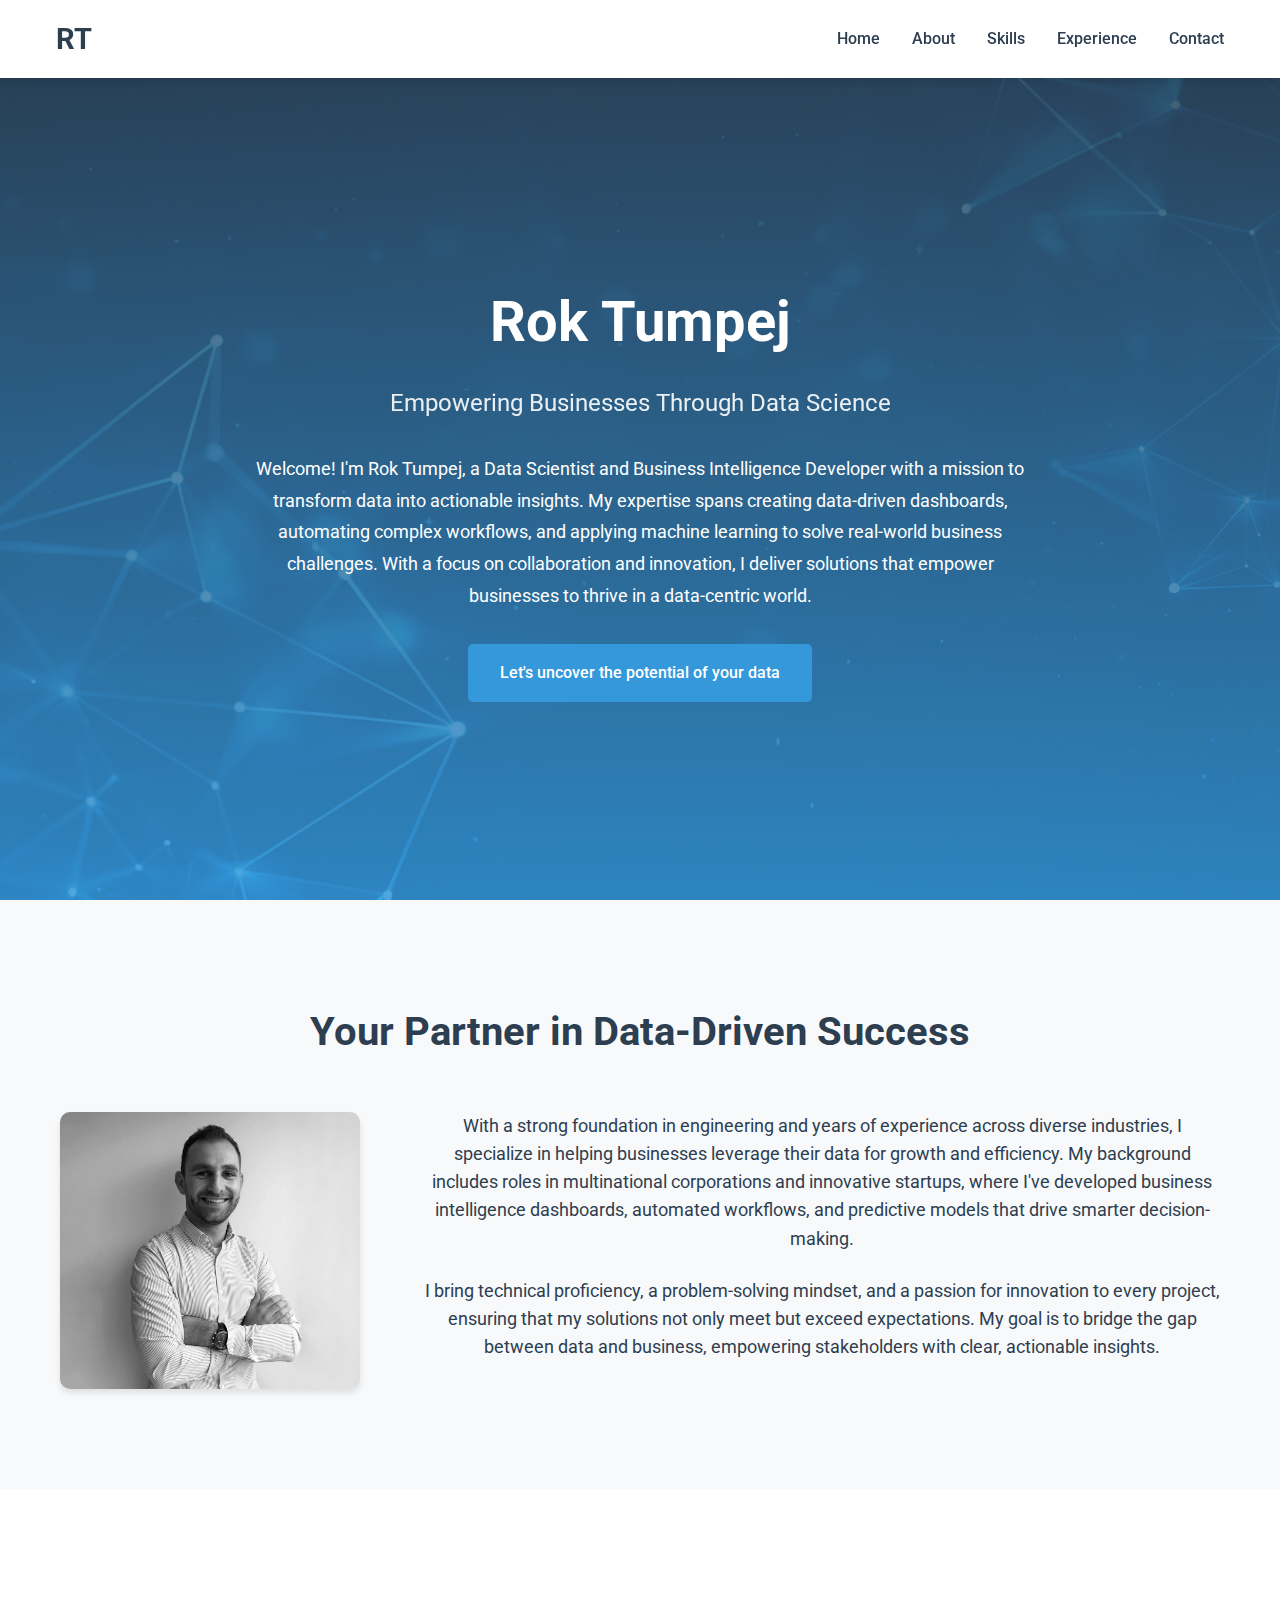
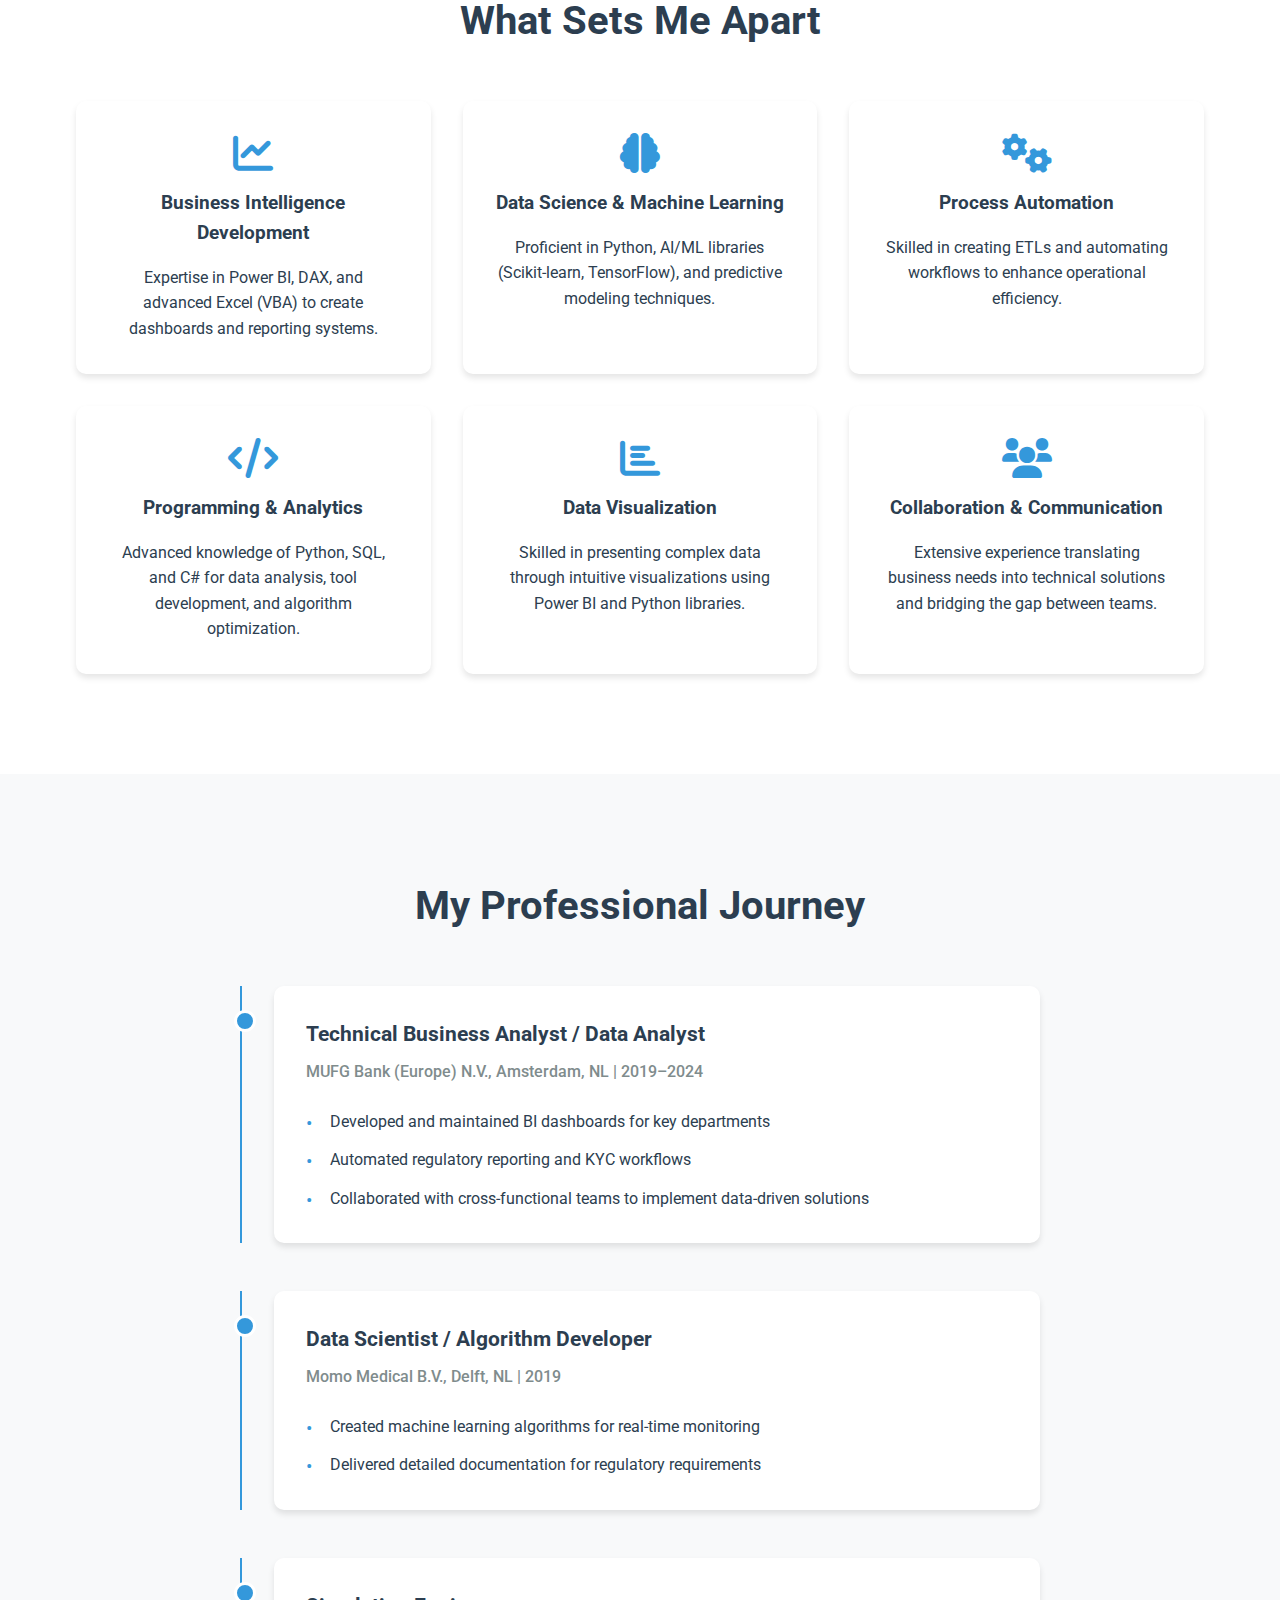
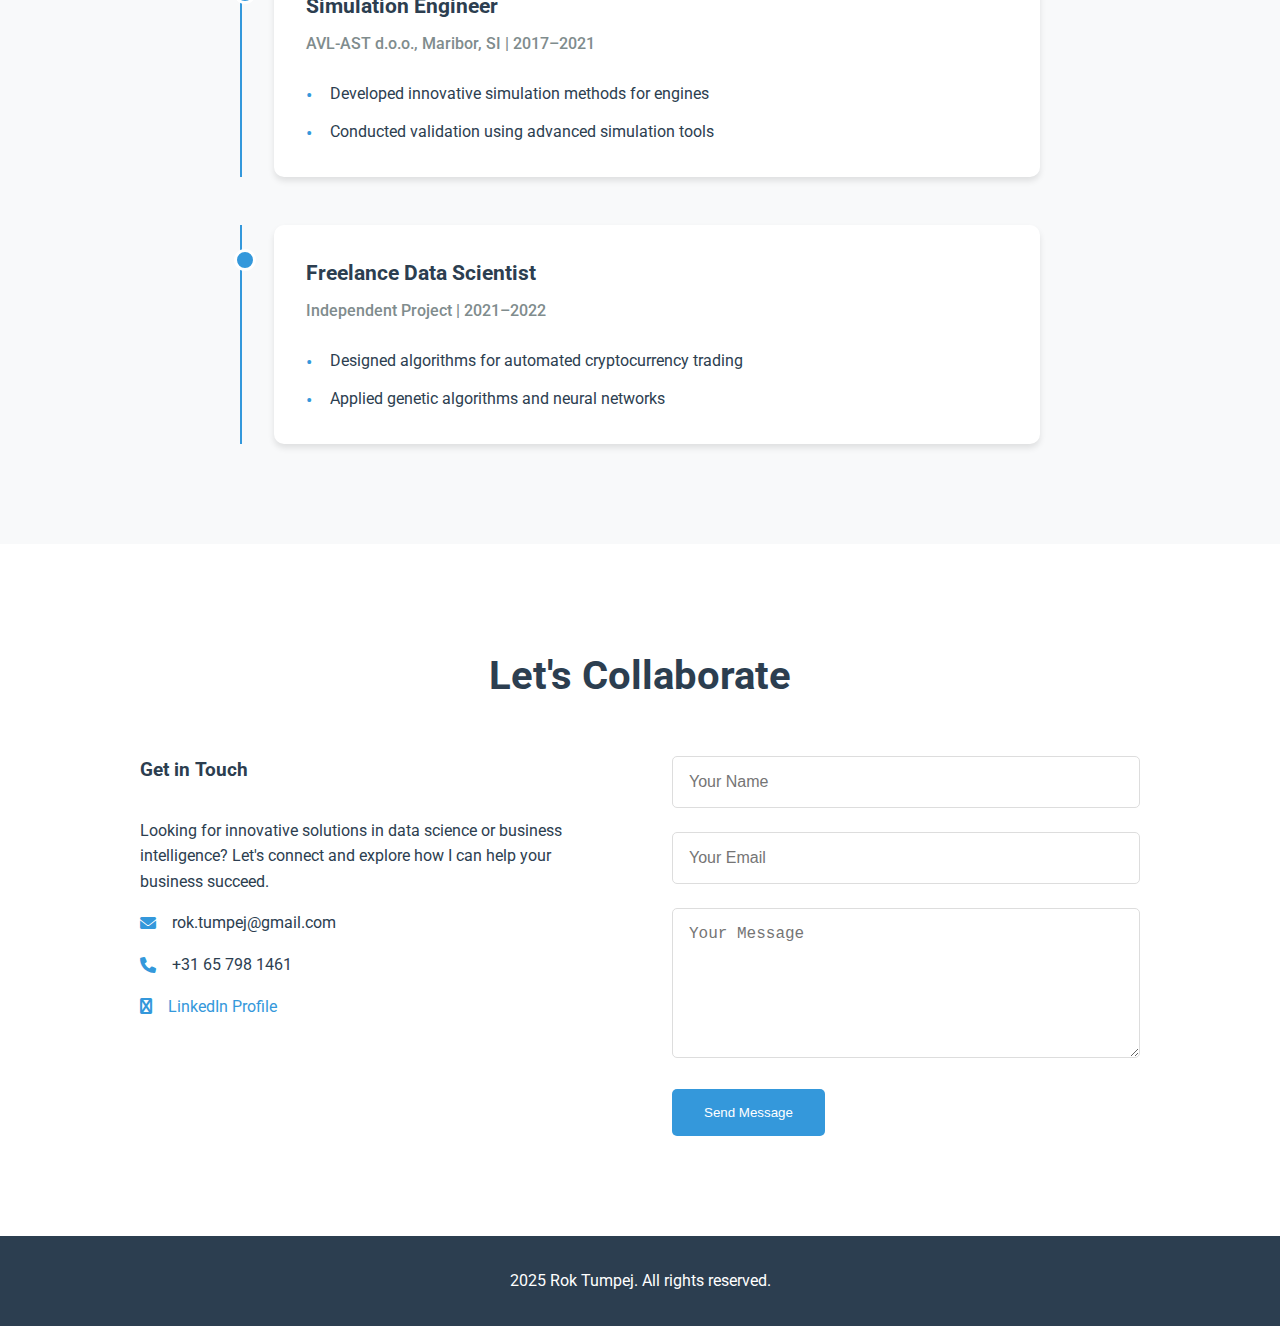
==== commit 88496188: "Added black and white profile image to About section" ====
--- a/index.html
+++ b/index.html
@@ -28,7 +28,12 @@
     <section id="about" class="about">
         <div class="container">
             <h2></h2>
-            <div class="about-content"></div>
+            <div class="about-grid">
+                <div class="about-image">
+                    <img src="images/Rok Tumpej.jpg" alt="Rok Tumpej" class="profile-image">
+                </div>
+                <div class="about-content"></div>
+            </div>
         </div>
     </section>
 
--- a/css/style.css
+++ b/css/style.css
@@ -134,6 +134,33 @@
     background-color: var(--background-light);
 }
 
+.about-grid {
+    display: grid;
+    grid-template-columns: 300px 1fr;
+    gap: 4rem;
+    align-items: start;
+    margin-top: 3rem;
+}
+
+.about-image {
+    position: relative;
+    border-radius: 10px;
+    overflow: hidden;
+    box-shadow: var(--shadow);
+}
+
+.profile-image {
+    width: 100%;
+    height: auto;
+    display: block;
+    filter: grayscale(100%);
+    transition: filter 0.3s ease;
+}
+
+.profile-image:hover {
+    filter: grayscale(0%);
+}
+
 .about h2 {
     text-align: center;
     margin-bottom: 3rem;
@@ -151,6 +178,18 @@
     margin-bottom: 1.5rem;
     font-size: 1.1rem;
     color: var(--text-color);
+}
+
+@media (max-width: 768px) {
+    .about-grid {
+        grid-template-columns: 1fr;
+        gap: 2rem;
+    }
+
+    .about-image {
+        max-width: 300px;
+        margin: 0 auto;
+    }
 }
 
 /* Skills Section */
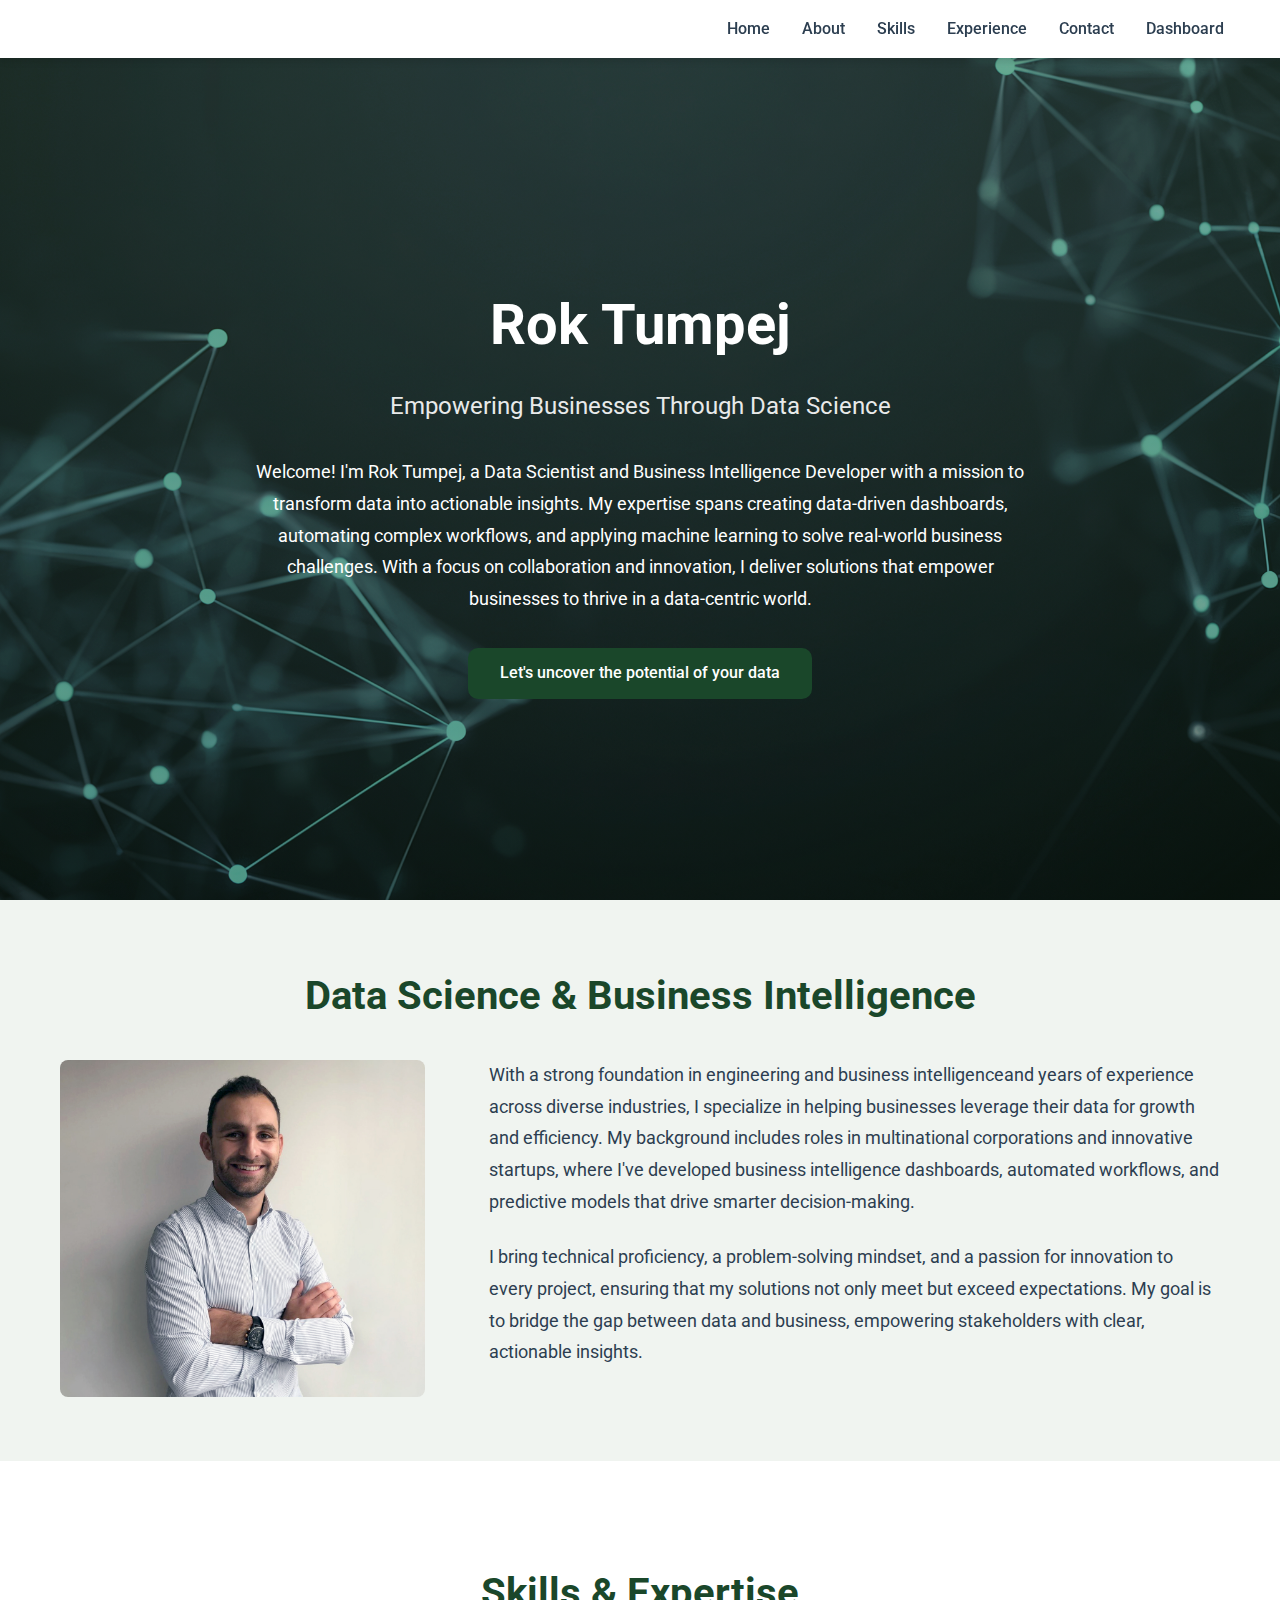
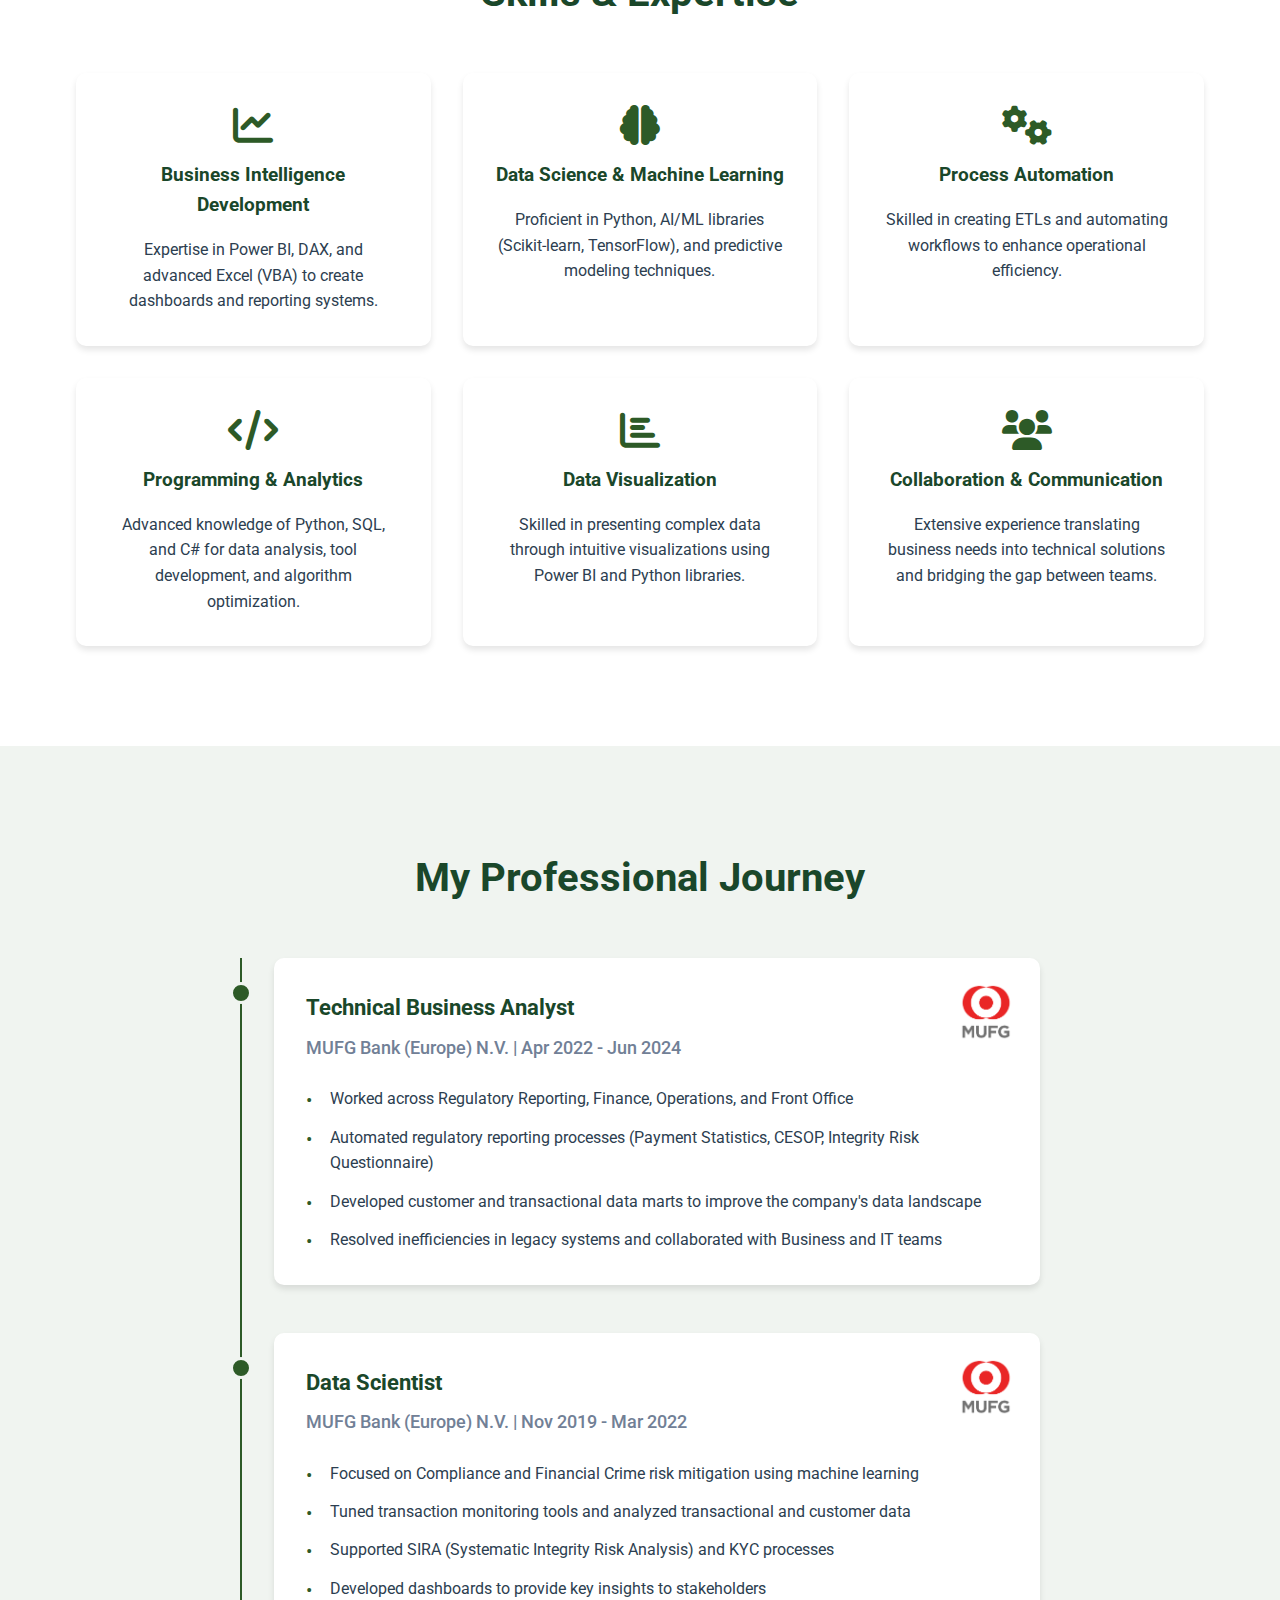
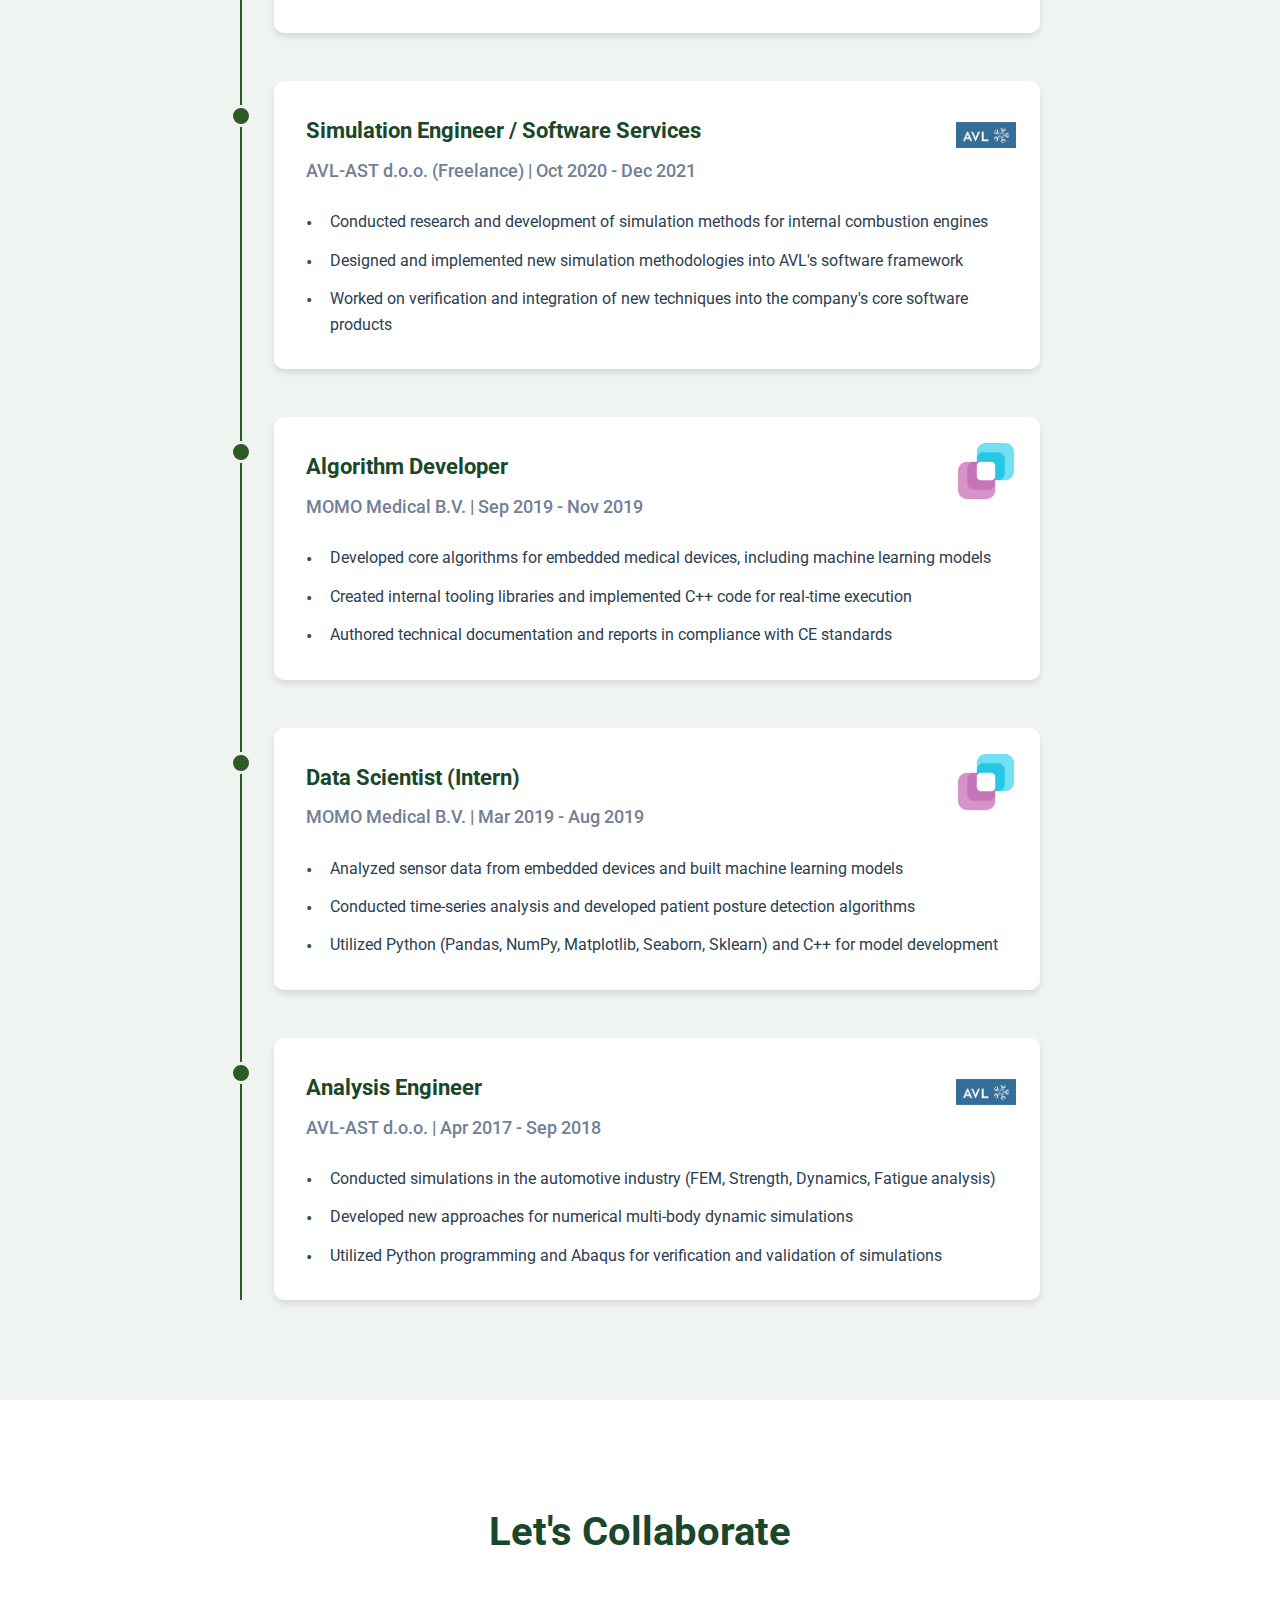
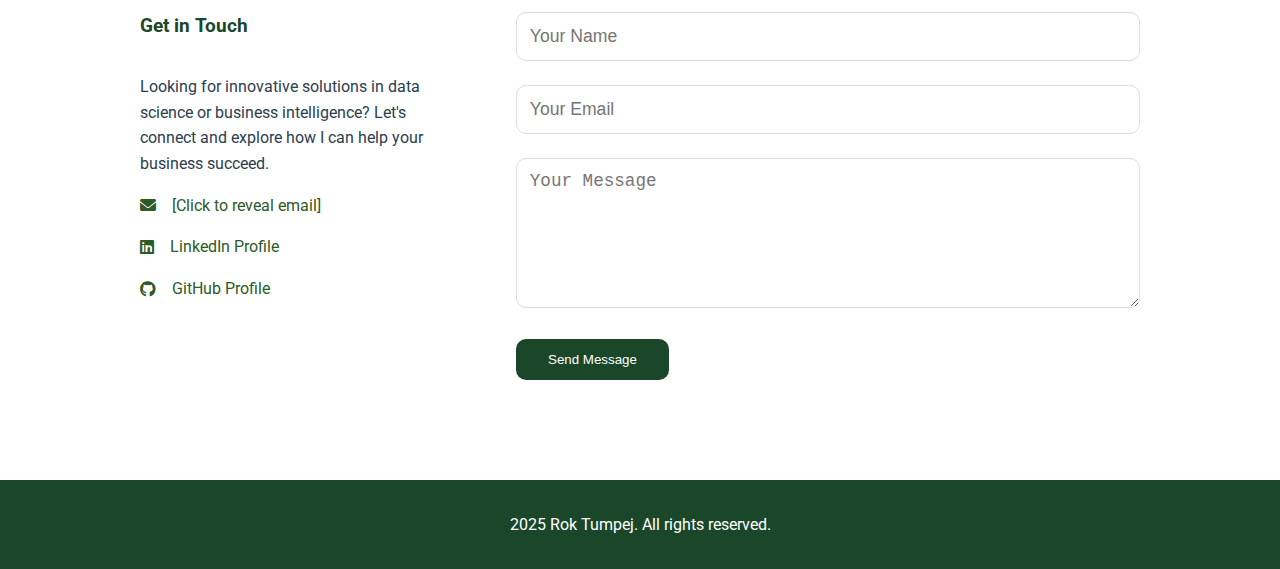
==== commit a9e2bdc0: "Improved experience content + logos" ====
--- a/index.html
+++ b/index.html
@@ -59,7 +59,8 @@
                     <h3></h3>
                     <div class="contact-details"></div>
                 </div>
-                <form id="contact-form" class="contact-form">
+                <form id="contact-form" class="contact-form" action="https://formspree.io/f/mjkgrgkb" method="POST">
+                    <div id="form-status" class="form-status"></div>
                     <div class="form-group">
                         <input type="text" id="name" name="name" placeholder="Your Name" required>
                     </div>
--- a/css/style.css
+++ b/css/style.css
@@ -1,13 +1,22 @@
 :root {
-    --primary-color: #2c3e50;
-    --secondary-color: #3498db;
-    --accent-color: #e74c3c;
-    --text-color: #2c3e50;
-    --text-light: #7f8c8d;
-    --background-light: #f8f9fa;
+    --primary-color: #1a472a;    /* Dark green */
+    --secondary-color: #2d5a27;  /* Slightly lighter green */
+    --accent-color: #5b8c5a;     /* Sage green */
+    --text-color: #2c3e50;       /* Dark blue-grey for text */
+    --text-light: #718096;       /* Muted grey */
+    --background-light: #f0f4f0; /* Light green-tinted background */
     --white: #ffffff;
     --shadow: 0 4px 6px rgba(0, 0, 0, 0.1);
     --transition: all 0.3s ease;
+    /* New variables for consistent values */
+    --heading-large: 3.5rem;
+    --heading-medium: 2.5rem;
+    --heading-small: 2rem;
+    --text-regular: 1.1rem;
+    --card-padding: 2rem;
+    --border-radius: 10px;
+    --timeline-dot-size: 1rem;
+    --section-spacing: 100px;
 }
 
 * {
@@ -98,10 +107,11 @@
     height: 100vh;
     display: flex;
     align-items: center;
-    background: linear-gradient(rgba(44, 62, 80, 0.85), rgba(52, 152, 219, 0.85)),
-                url('../images/background-digital-abstract.png');
+    background: linear-gradient(rgba(44, 71, 42, 0.45), rgba(18, 37, 16, 0.45)),
+                url('../images/background-digital-abstract-green.png');
     background-size: cover;
     background-position: center;
+    background-repeat: no-repeat;
     background-attachment: fixed;
     color: var(--white);
     text-align: center;
@@ -110,7 +120,7 @@
 }
 
 .hero h1 {
-    font-size: 3.5rem;
+    font-size: var(--heading-large);
     margin-bottom: 1rem;
     font-weight: 700;
 }
@@ -124,83 +134,66 @@
 .hero .intro {
     max-width: 800px;
     margin: 0 auto 2rem;
-    font-size: 1.1rem;
+    font-size: var(--text-regular);
     line-height: 1.8;
 }
 
 /* About Section */
 .about {
-    padding: 100px 0;
+    padding: 4rem 0;
     background-color: var(--background-light);
+}
+
+.about h2 {
+    text-align: center;
+    margin-bottom: 2rem;
+    font-size: var(--heading-medium);
+    color: var(--primary-color);
 }
 
 .about-grid {
     display: grid;
-    grid-template-columns: 300px 1fr;
+    grid-template-columns: 1fr 2fr;
     gap: 4rem;
     align-items: start;
-    margin-top: 3rem;
+    margin-top: 2rem;
 }
 
 .about-image {
-    position: relative;
-    border-radius: 10px;
+    width: 100%;
+    max-width: 400px;
+    border-radius: 8px;
     overflow: hidden;
-    box-shadow: var(--shadow);
 }
 
 .profile-image {
     width: 100%;
     height: auto;
     display: block;
-    filter: grayscale(100%);
-    transition: filter 0.3s ease;
-}
-
-.profile-image:hover {
-    filter: grayscale(0%);
-}
-
-.about h2 {
-    text-align: center;
-    margin-bottom: 3rem;
-    font-size: 2.5rem;
-    color: var(--primary-color);
 }
 
 .about-content {
-    max-width: 800px;
-    margin: 0 auto;
-    text-align: center;
+    font-size: var(--text-regular);
+    line-height: 1.8;
 }
 
 .about-content p {
     margin-bottom: 1.5rem;
-    font-size: 1.1rem;
-    color: var(--text-color);
-}
-
-@media (max-width: 768px) {
-    .about-grid {
-        grid-template-columns: 1fr;
-        gap: 2rem;
-    }
-
-    .about-image {
-        max-width: 300px;
-        margin: 0 auto;
-    }
+}
+
+.about-content p:last-child {
+    margin-bottom: 0;
 }
 
 /* Skills Section */
 .skills {
-    padding: 100px 0;
+    padding: var(--section-spacing) 0;
 }
 
 .skills h2 {
     text-align: center;
     margin-bottom: 3rem;
-    font-size: 2.5rem;
+    font-size: var(--heading-medium);
     color: var(--primary-color);
 }
 
@@ -213,8 +206,8 @@
 
 .skill-card {
     background: var(--white);
-    padding: 2rem;
-    border-radius: 10px;
+    padding: var(--card-padding);
+    border-radius: var(--border-radius);
     box-shadow: var(--shadow);
     transition: var(--transition);
     text-align: center;
@@ -238,14 +231,14 @@
 
 /* Experience Section */
 .experience {
-    padding: 100px 0;
+    padding: var(--section-spacing) 0;
     background-color: var(--background-light);
 }
 
 .experience h2 {
     text-align: center;
     margin-bottom: 3rem;
-    font-size: 2.5rem;
+    font-size: var(--heading-medium);
     color: var(--primary-color);
 }
 
@@ -256,47 +249,69 @@
 }
 
 .timeline-item {
-    margin-bottom: 3rem;
+    padding-bottom: 3rem;
     position: relative;
     padding-left: 2rem;
     border-left: 2px solid var(--secondary-color);
 }
 
 .timeline-item:last-child {
-    margin-bottom: 0;
+    padding-bottom: 0;
 }
 
 .timeline-content {
     background: var(--white);
-    padding: 2rem;
-    border-radius: 10px;
+    padding: var(--card-padding);
+    border-radius: var(--border-radius);
     box-shadow: var(--shadow);
     position: relative;
+    display: flex;
+    flex-direction: column;
+}
+
+.timeline-content img {
+    position: absolute;
+    top: 1.5rem;
+    right: 1.5rem;
+    width: 60px;
+    height: 60px;
+    object-fit: contain;
+    opacity: 0.85;
+    transition: opacity 0.3s ease;
+}
+
+.timeline-content img:hover {
+    opacity: 1;
+}
+
+.timeline-content h3,
+.timeline-content h4 {
+    padding-right: 80px;
+}
+
+.timeline-content h3 {
+    color: var(--primary-color);
+    margin-bottom: 0.5rem;
+    font-size: 1.4rem;
+}
+
+.timeline-content h4 {
+    color: var(--text-light);
+    font-size: 1.1rem;
+    margin-bottom: 1.5rem;
+    font-weight: 500;
 }
 
 .timeline-content:before {
     content: '';
     position: absolute;
-    left: -2.5rem;
+    left: -2.75rem;
     top: 1.5rem;
-    width: 1rem;
-    height: 1rem;
+    width: var(--timeline-dot-size);
+    height: var(--timeline-dot-size);
     background: var(--secondary-color);
     border-radius: 50%;
-    border: 3px solid var(--white);
-}
-
-.timeline-content h3 {
-    color: var(--primary-color);
-    margin-bottom: 0.5rem;
-    font-size: 1.3rem;
-}
-
-.timeline-content h4 {
-    color: var(--text-light);
-    font-size: 1rem;
-    margin-bottom: 1.5rem;
-    font-weight: 500;
+    border: 3px solid var(--background-light);
 }
 
 .timeline-content ul {
@@ -325,19 +340,19 @@
 
 /* Contact Section */
 .contact {
-    padding: 100px 0;
+    padding: var(--section-spacing) 0;
 }
 
 .contact h2 {
     text-align: center;
     margin-bottom: 3rem;
-    font-size: 2.5rem;
+    font-size: var(--heading-medium);
     color: var(--primary-color);
 }
 
 .contact-grid {
     display: grid;
-    grid-template-columns: repeat(2, 1fr);
+    grid-template-columns: 1fr 2fr;
     gap: 4rem;
     max-width: 1000px;
     margin: 0 auto;
@@ -373,36 +388,63 @@
     color: var(--primary-color);
 }
 
-.contact-form .form-group {
+.contact-form {
+    width: 100%;
+    margin: 0;
+}
+
+.form-group {
     margin-bottom: 1.5rem;
 }
 
-.contact-form input,
-.contact-form textarea {
+.form-group input,
+.form-group textarea {
     width: 100%;
+    padding: 0.8rem;
+    border: 1px solid #ddd;
+    border-radius: var(--border-radius);
+    font-size: var(--text-regular);
+    transition: var(--transition);
+}
+
+.form-group input:focus,
+.form-group textarea:focus {
+    outline: none;
+    border-color: var(--primary-color);
+    box-shadow: 0 0 0 2px rgba(26, 71, 42, 0.1);
+}
+
+.form-group textarea {
+    min-height: 150px;
+    resize: vertical;
+}
+
+.form-status {
     padding: 1rem;
-    border: 1px solid #ddd;
-    border-radius: 5px;
-    font-size: 1rem;
-    transition: var(--transition);
-}
-
-.contact-form input:focus,
-.contact-form textarea:focus {
-    outline: none;
-    border-color: var(--secondary-color);
-}
-
-.contact-form textarea {
-    height: 150px;
-    resize: vertical;
+    margin-bottom: 1.5rem;
+    border-radius: var(--border-radius);
+    display: none;
+}
+
+.form-status.success {
+    display: block;
+    background-color: #d4edda;
+    color: #155724;
+    border: 1px solid #c3e6cb;
+}
+
+.form-status.error {
+    display: block;
+    background-color: #f8d7da;
+    color: #721c24;
+    border: 1px solid #f5c6cb;
 }
 
 /* Buttons */
 .btn {
     display: inline-block;
-    padding: 1rem 2rem;
-    border-radius: 5px;
+    padding: 0.8rem 2rem;
+    border-radius: var(--border-radius);
     text-decoration: none;
     font-weight: 500;
     transition: var(--transition);
@@ -411,13 +453,19 @@
 }
 
 .btn.primary {
+    background-color: var(--primary-color);
+    color: var(--white);
+}
+
+.btn.primary:hover {
     background-color: var(--secondary-color);
-    color: var(--white);
-}
-
-.btn.primary:hover {
-    background-color: var(--primary-color);
     transform: translateY(-2px);
+}
+
+.btn.primary:disabled {
+    background-color: var(--text-light);
+    cursor: not-allowed;
+    transform: none;
 }
 
 /* Footer */
@@ -428,61 +476,131 @@
     text-align: center;
 }
 
-/* Responsive Design */
-@media (max-width: 768px) {
+/* Media Queries */
+@media screen and (max-width: 768px) {
+    :root {
+        --heading-large: 2.5rem;
+        --heading-medium: 2rem;
+        --section-spacing: 60px;
+        --timeline-dot-size: 0.8rem;
+    }
+
+    /* Navigation */
     .nav-links {
         display: none;
+        position: absolute;
+        top: 100%;
+        left: 0;
+        width: 100%;
+        flex-direction: column;
+        background-color: var(--white);
+        padding: 1rem;
+        box-shadow: var(--shadow);
+        text-align: center;
+        gap: 1rem;
+    }
+    
+    .nav-links.active {
+        display: flex;
     }
     
     .menu-toggle {
         display: block;
     }
-    
+
+    /* Hero section */
+    .hero {
+        background-attachment: scroll; /* Fix for mobile devices */
+        min-height: 100vh;
+        height: auto;
+        padding: 120px 20px;
+    }
+
+    .hero::before {
+        content: '';
+        position: absolute;
+        top: 0;
+        left: 0;
+        width: 100%;
+        height: 100%;
+        background: inherit;
+        background-size: cover;
+        background-position: center;
+        transform: rotate(90deg);
+        transform-origin: center center;
+        z-index: -1;
+    }
+
     .hero h1 {
-        font-size: 2.5rem;
+        font-size: var(--heading-large);
     }
     
     .hero .subtitle {
         font-size: 1.2rem;
     }
-    
+
+    /* About section */
+    .about-grid {
+        grid-template-columns: 1fr;
+        gap: 2rem;
+    }
+
+    .about-image {
+        max-width: 300px;
+        margin: 0 auto;
+    }
+    
+    /* Contact section */
     .contact-grid {
         grid-template-columns: 1fr;
         gap: 2rem;
     }
     
+    /* Timeline adjustments */
     .timeline-item {
         padding-left: 1.5rem;
     }
     
-    .timeline-content:before {
-        left: -2rem;
-    }
-    
     .timeline-content {
         padding: 1.5rem;
+        max-width: 100%;
+    }
+    
+    .timeline-content img {
+        width: 50px;
+        height: 50px;
+        top: 1.25rem;
+        right: 1.25rem;
+    }
+
+    .timeline-content h3,
+    .timeline-content h4 {
+        padding-right: 65px;
+    }
+    
+    .timeline-content:before {
+        left: -2.1rem;
+        width: var(--timeline-dot-size);
+        height: var(--timeline-dot-size);
     }
     
     .timeline:before {
         left: 0;
     }
-    
-    .timeline-content {
-        max-width: 100%;
-        margin-left: 2rem;
-    }
-    
-    .timeline-item:nth-child(even) .timeline-content {
-        margin-left: 2rem;
-    }
-}
-
-@media (max-width: 480px) {
-    .hero h1 {
-        font-size: 2rem;
+}
+
+@media screen and (max-width: 480px) {
+    :root {
+        --heading-large: 2rem;
+        --heading-medium: 1.8rem;
     }
     
     .skills-grid {
         grid-template-columns: 1fr;
     }
-}
+    
+    .hero {
+        transform: rotate(90deg); /* Rotate background by 90 degrees on mobile */
+        transform-origin: center center;
+    }
+}
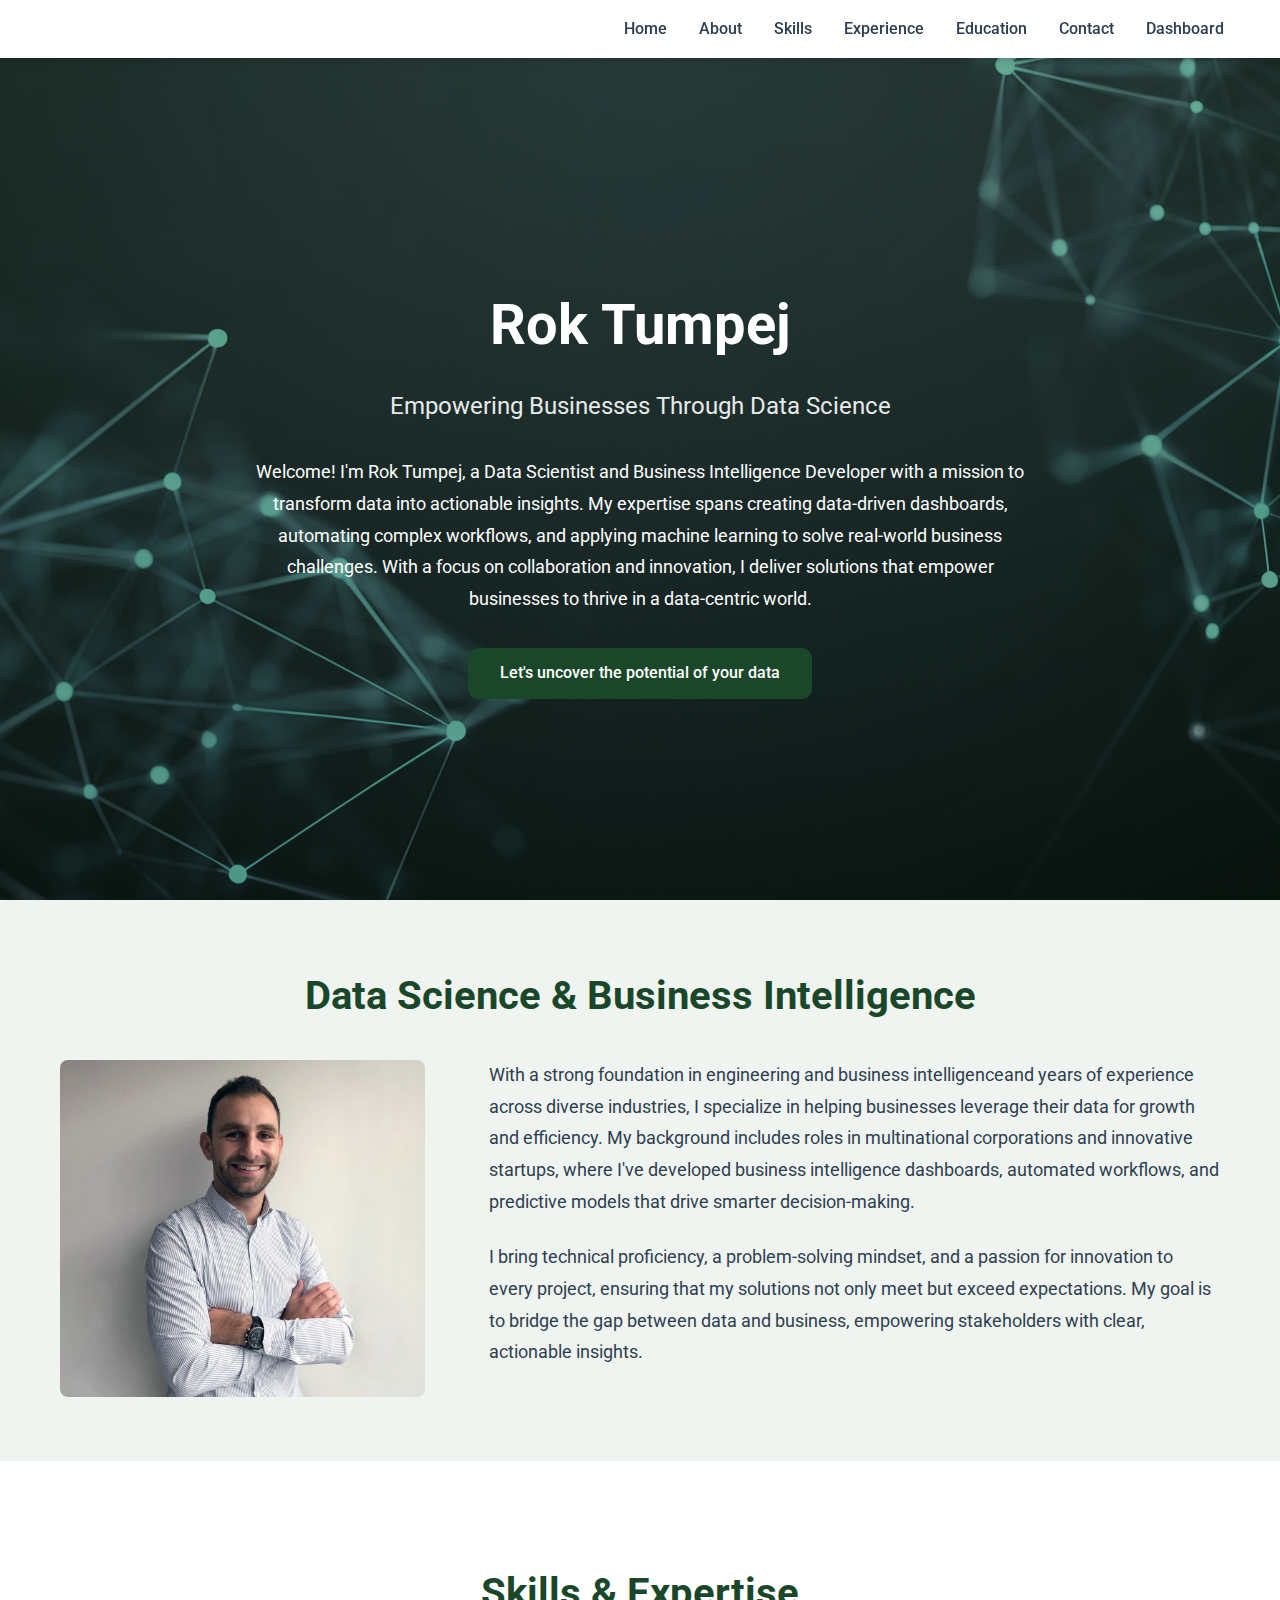
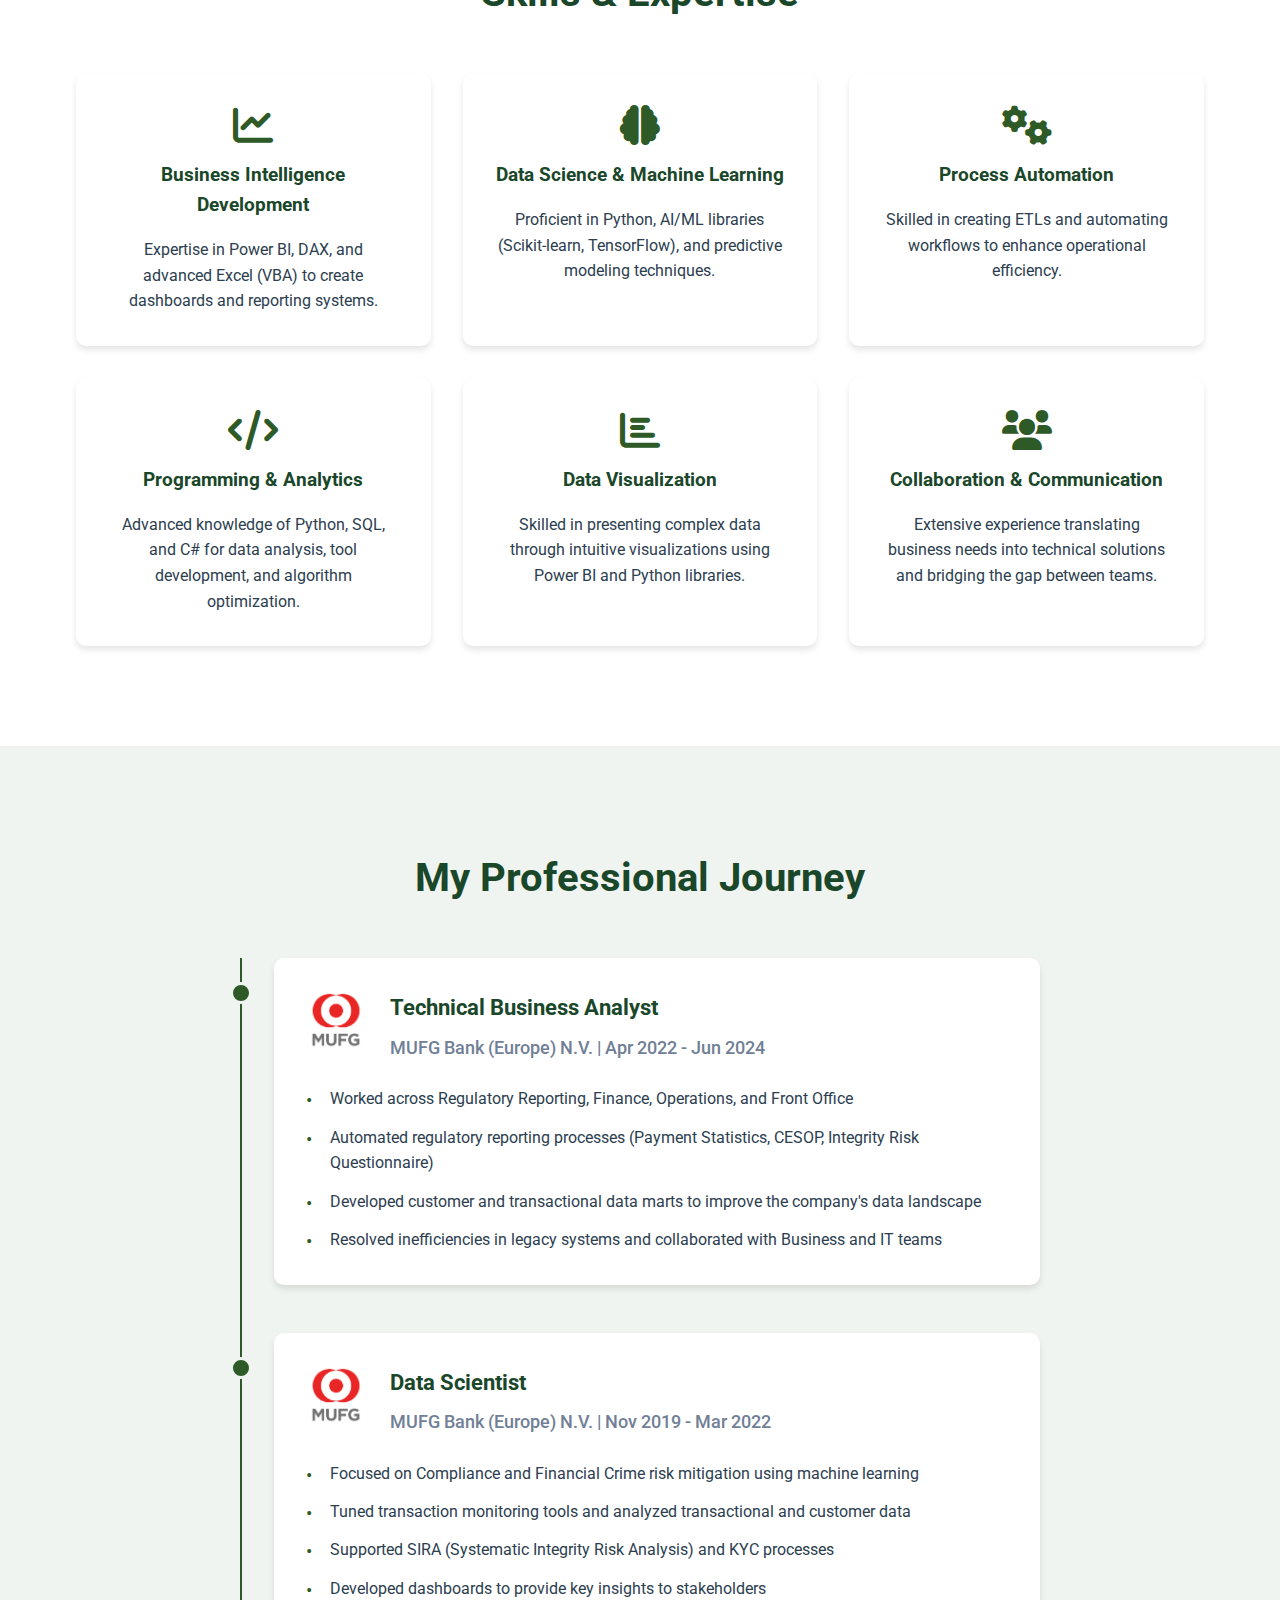
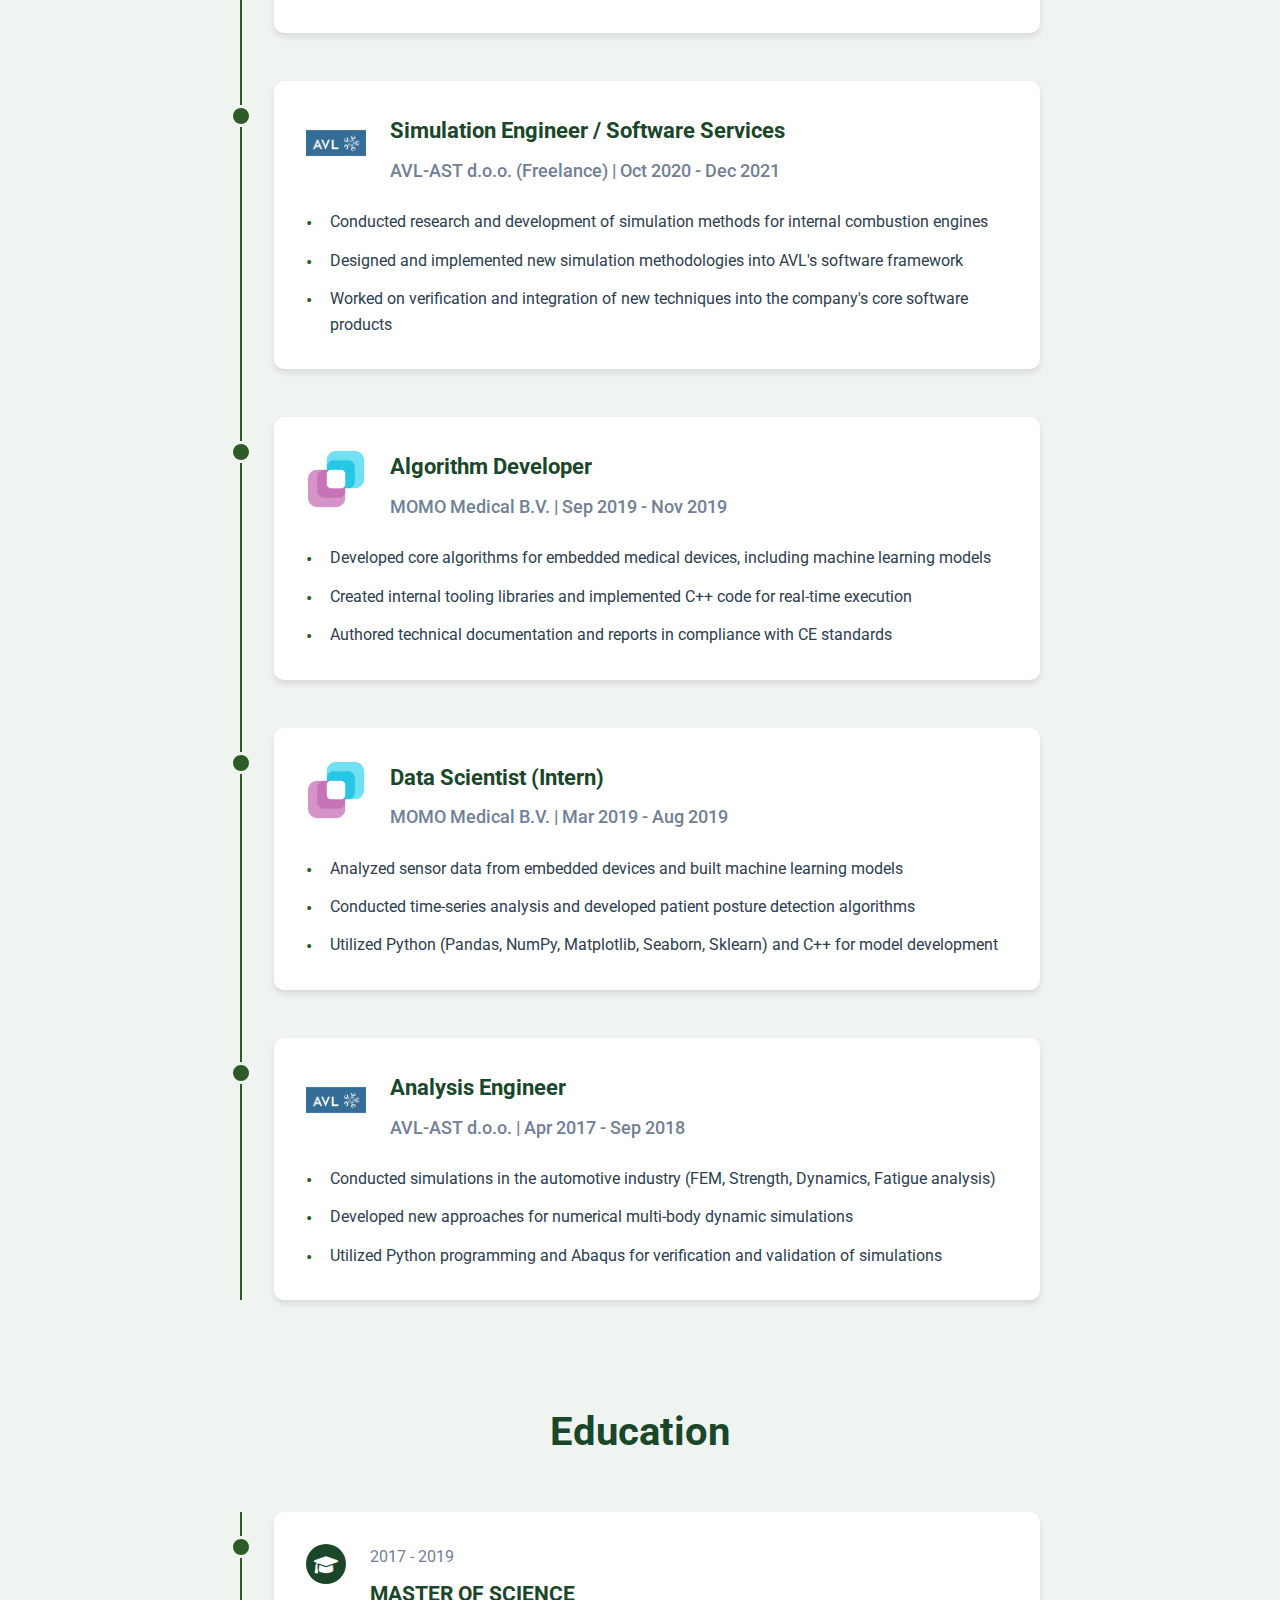
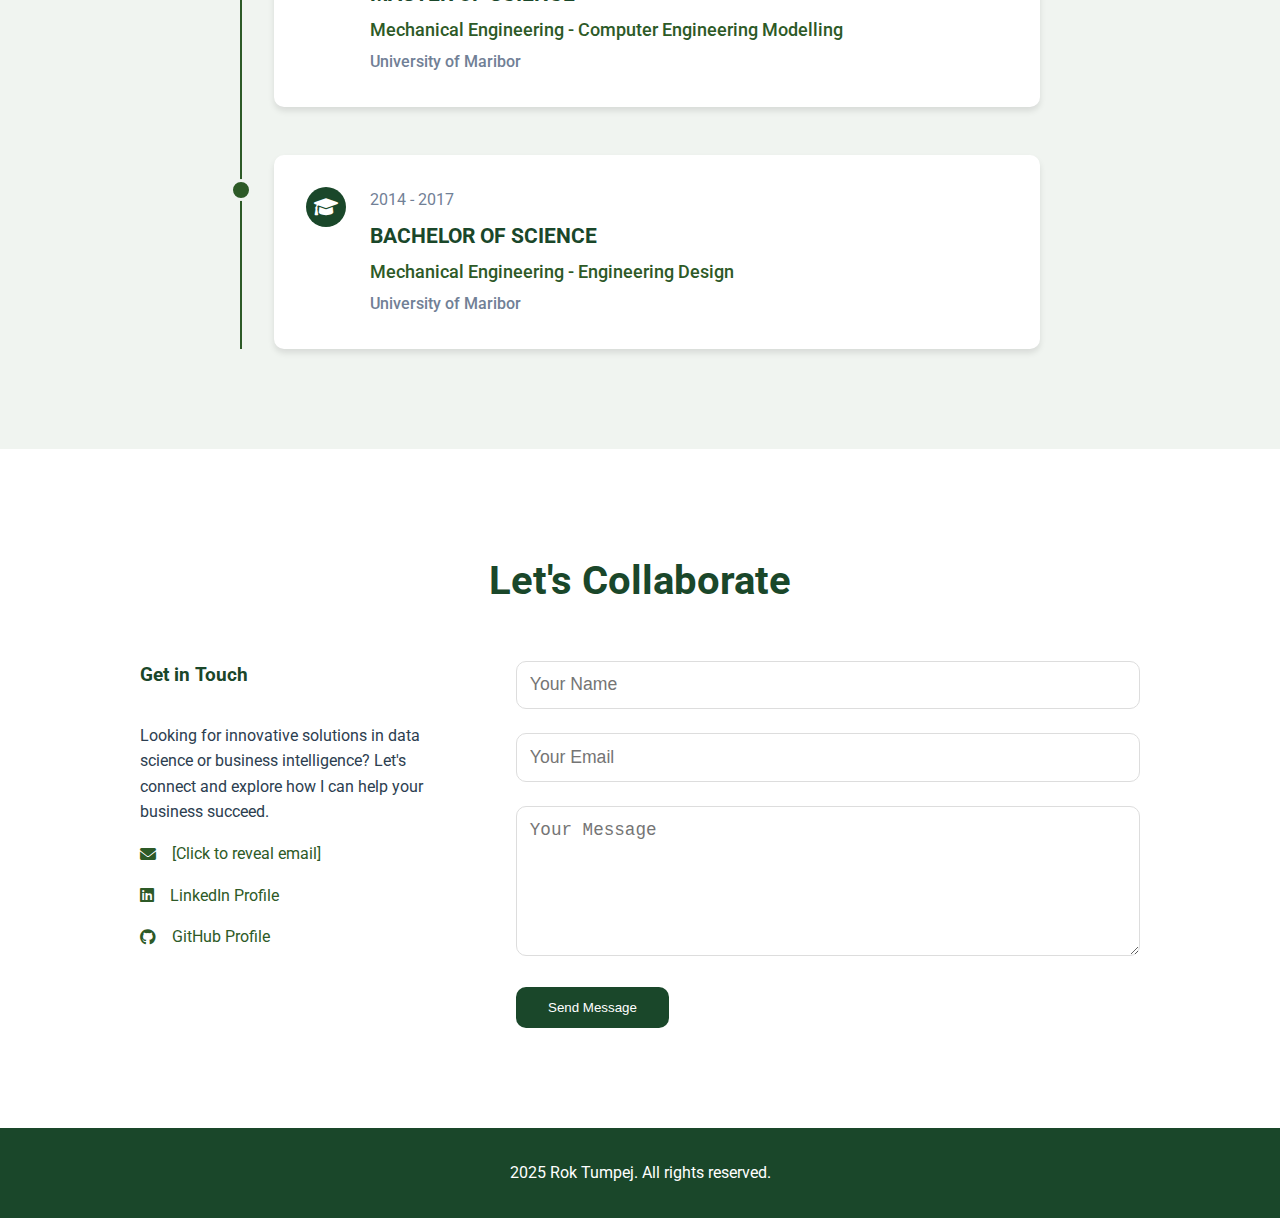
==== commit 3142812d: "added education" ====
--- a/index.html
+++ b/index.html
@@ -51,6 +51,13 @@
         </div>
     </section>
 
+    <section id="education" class="experience">
+        <div class="container">
+            <h2></h2>
+            <div class="timeline"></div>
+        </div>
+    </section>
+
     <section id="contact" class="contact">
         <div class="container">
             <h2></h2>
--- a/css/style.css
+++ b/css/style.css
@@ -265,28 +265,36 @@
     border-radius: var(--border-radius);
     box-shadow: var(--shadow);
     position: relative;
+}
+
+.timeline-header {
     display: flex;
-    flex-direction: column;
-}
-
-.timeline-content img {
-    position: absolute;
-    top: 1.5rem;
-    right: 1.5rem;
+    align-items: flex-start;
+    gap: 1.5rem;
+    margin-bottom: 1.5rem;
+}
+
+.company-logo {
+    flex-shrink: 0;
     width: 60px;
     height: 60px;
+}
+
+.company-logo img {
+    width: 100%;
+    height: 100%;
     object-fit: contain;
     opacity: 0.85;
     transition: opacity 0.3s ease;
 }
 
-.timeline-content img:hover {
+.company-logo img:hover {
     opacity: 1;
 }
 
-.timeline-content h3,
-.timeline-content h4 {
-    padding-right: 80px;
+.title-section {
+    flex-grow: 1;
+    min-width: 0; /* Prevents flex item from overflowing */
 }
 
 .timeline-content h3 {
@@ -298,8 +306,32 @@
 .timeline-content h4 {
     color: var(--text-light);
     font-size: 1.1rem;
-    margin-bottom: 1.5rem;
+    margin-bottom: 0;
     font-weight: 500;
+}
+
+.timeline-content ul {
+    list-style: none;
+    padding: 0;
+}
+
+.timeline-content li {
+    margin-bottom: 0.8rem;
+    padding-left: 1.5rem;
+    position: relative;
+    line-height: 1.6;
+}
+
+.timeline-content li:before {
+    content: '•';
+    color: var(--secondary-color);
+    position: absolute;
+    left: 0;
+    font-size: 1.2rem;
+}
+
+.timeline-content li:last-child {
+    margin-bottom: 0;
 }
 
 .timeline-content:before {
@@ -314,28 +346,114 @@
     border: 3px solid var(--background-light);
 }
 
-.timeline-content ul {
-    list-style: none;
-    padding: 0;
-}
-
-.timeline-content li {
-    margin-bottom: 0.8rem;
-    padding-left: 1.5rem;
-    position: relative;
-    line-height: 1.6;
-}
-
-.timeline-content li:before {
-    content: '•';
-    color: var(--secondary-color);
+/* Education Section */
+#education {
+    padding-top: 0;
+    padding-bottom: var(--section-spacing);
+    background-color: var(--background-light);
+}
+
+#education h2 {
+    text-align: center;
+    margin-bottom: 3rem;
+    font-size: var(--heading-medium);
+    color: var(--primary-color);
+}
+
+.education-timeline {
+    max-width: 800px;
+    margin: 0 auto;
+    position: relative;
+    padding-left: 3rem;
+}
+
+.education-timeline:before {
+    content: '';
     position: absolute;
     left: 0;
+    top: 0;
+    height: 100%;
+    width: 2px;
+    background-color: var(--secondary-color);
+    opacity: 0.3;
+}
+
+.education-item {
+    margin-bottom: 2.5rem;
+    position: relative;
+}
+
+.education-item:last-child {
+    margin-bottom: 0;
+}
+
+.education-content {
+    background: var(--white);
+    padding: var(--card-padding);
+    border-radius: var(--border-radius);
+    box-shadow: var(--shadow);
+    position: relative;
+}
+
+.education-content:before {
+    content: '';
+    position: absolute;
+    left: -2.75rem;
+    top: 1.5rem;
+    width: var(--timeline-dot-size);
+    height: var(--timeline-dot-size);
+    background: var(--secondary-color);
+    border-radius: 50%;
+    border: 3px solid var(--background-light);
+}
+
+.education-header {
+    display: flex;
+    align-items: flex-start;
+    gap: 1.5rem;
+}
+
+.education-icon {
+    flex-shrink: 0;
+    width: 40px;
+    height: 40px;
+    background-color: var(--primary-color);
+    border-radius: 50%;
+    display: flex;
+    align-items: center;
+    justify-content: center;
+}
+
+.education-icon i {
+    color: var(--white);
     font-size: 1.2rem;
 }
 
-.timeline-content li:last-child {
-    margin-bottom: 0;
+.education-details {
+    flex-grow: 1;
+}
+
+.education-period {
+    color: var(--text-light);
+    font-size: 1rem;
+    margin-bottom: 0.5rem;
+}
+
+#education .timeline-content h3 {
+    color: var(--primary-color);
+    font-size: 1.3rem;
+    margin-bottom: 0.3rem;
+}
+
+#education .timeline-content h4 {
+    color: var(--secondary-color);
+    font-size: 1.1rem;
+    margin-bottom: 0.3rem;
+}
+
+#education .timeline-content .institution {
+    color: var(--text-light);
+    font-size: 1rem;
 }
 
 /* Contact Section */
@@ -566,26 +684,50 @@
         max-width: 100%;
     }
     
-    .timeline-content img {
+    .timeline-header {
+        gap: 1rem;
+    }
+
+    .company-logo {
         width: 50px;
         height: 50px;
-        top: 1.25rem;
-        right: 1.25rem;
-    }
-
-    .timeline-content h3,
+    }
+
+    .timeline-content h3 {
+        font-size: 1.2rem;
+    }
+
     .timeline-content h4 {
-        padding-right: 65px;
-    }
-    
-    .timeline-content:before {
-        left: -2.1rem;
-        width: var(--timeline-dot-size);
-        height: var(--timeline-dot-size);
-    }
-    
-    .timeline:before {
-        left: 0;
+        font-size: 1rem;
+    }
+
+    .education-timeline {
+        padding-left: 2.5rem;
+    }
+
+    .education-content:before {
+        left: -2.25rem;
+    }
+
+    .education-header {
+        gap: 1rem;
+    }
+
+    .education-icon {
+        width: 35px;
+        height: 35px;
+    }
+
+    .education-icon i {
+        font-size: 1rem;
+    }
+
+    #education .timeline-content h3 {
+        font-size: 1.2rem;
+    }
+
+    #education .timeline-content h4 {
+        font-size: 1rem;
     }
 }
 
@@ -604,3 +746,33 @@
         transform-origin: center center;
     }
 }
+
+.company-logo i {
+    font-size: 2rem;
+    color: var(--primary-color);
+    width: 100%;
+    height: 100%;
+    display: flex;
+    align-items: center;
+    justify-content: center;
+    background-color: var(--background-light);
+    border-radius: var(--border-radius);
+    transition: var(--transition);
+}
+
+.company-logo i:hover {
+    color: var(--secondary-color);
+    transform: scale(1.05);
+}
+
+.timeline-content .institution {
+    color: var(--text-light);
+    font-size: 1rem;
+    font-weight: 500;
+}
+
+@media screen and (max-width: 768px) {
+    .company-logo i {
+        font-size: 1.5rem;
+    }
+}
